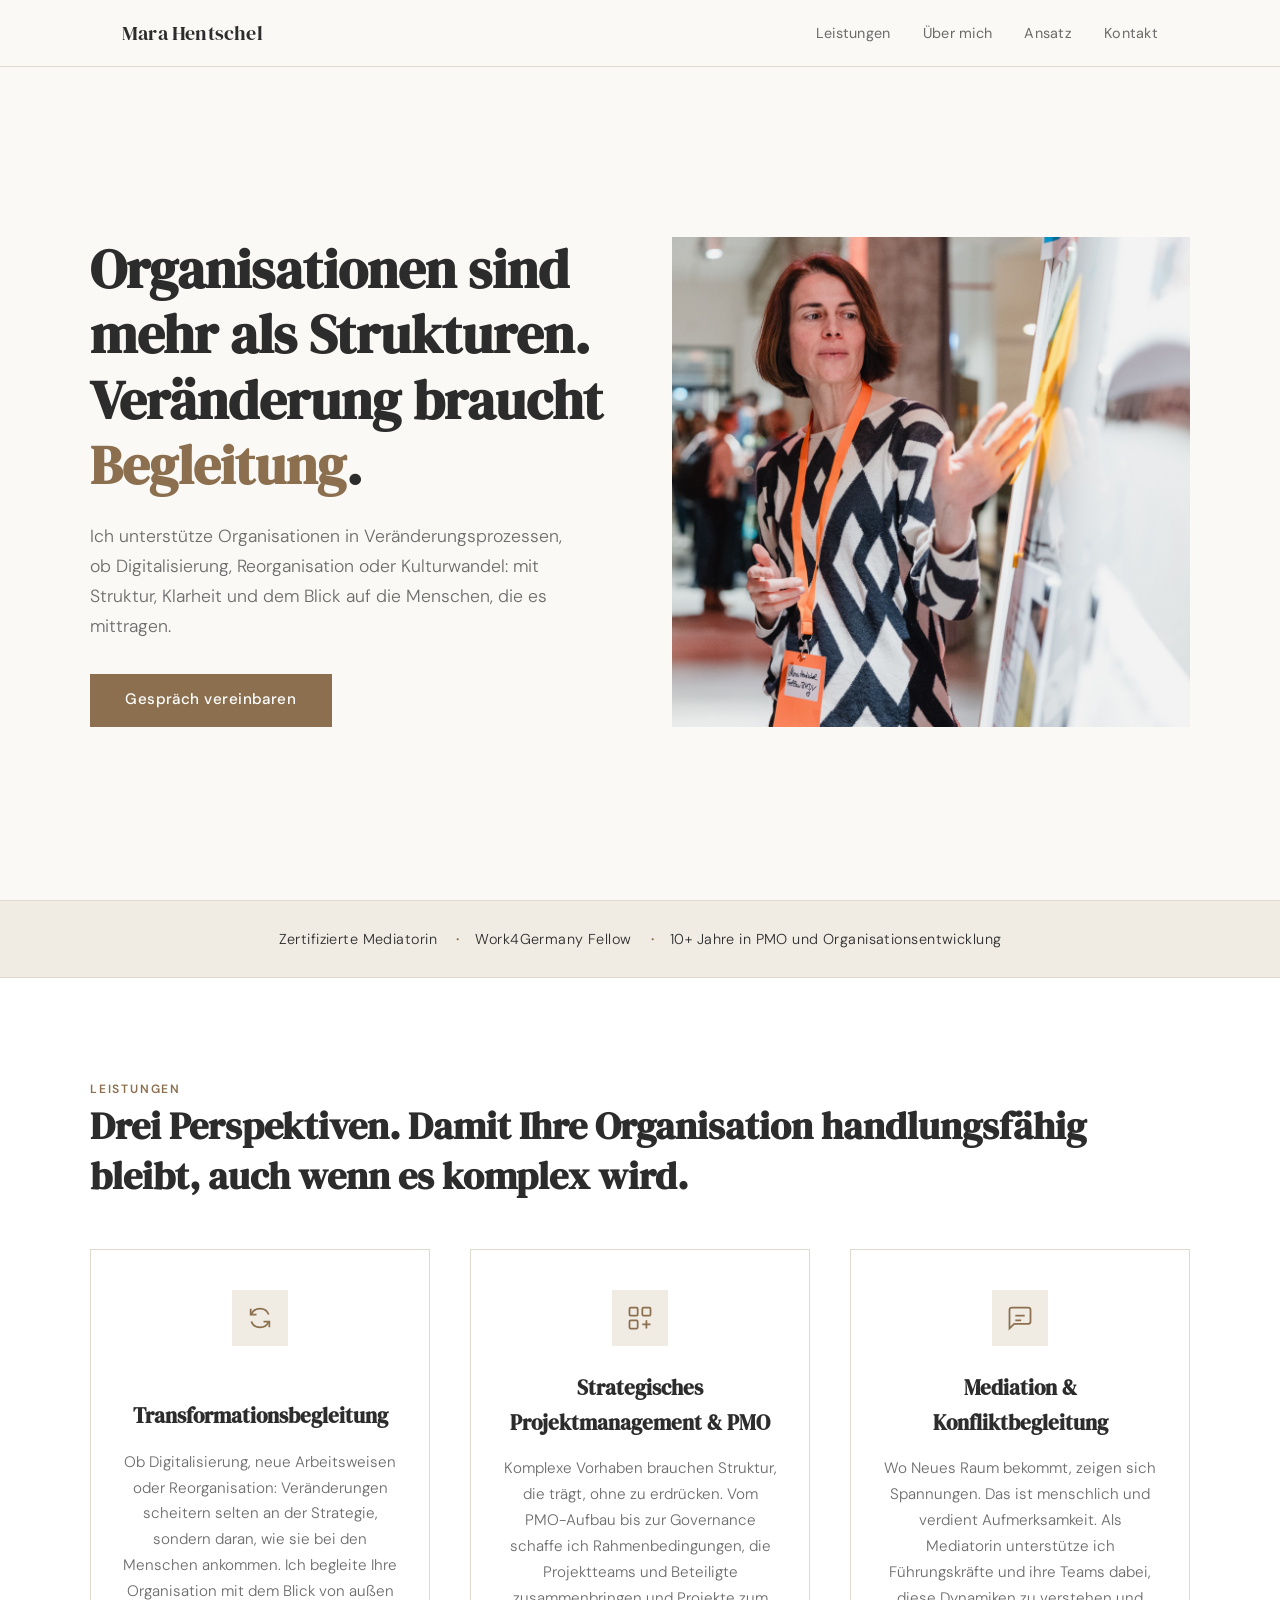
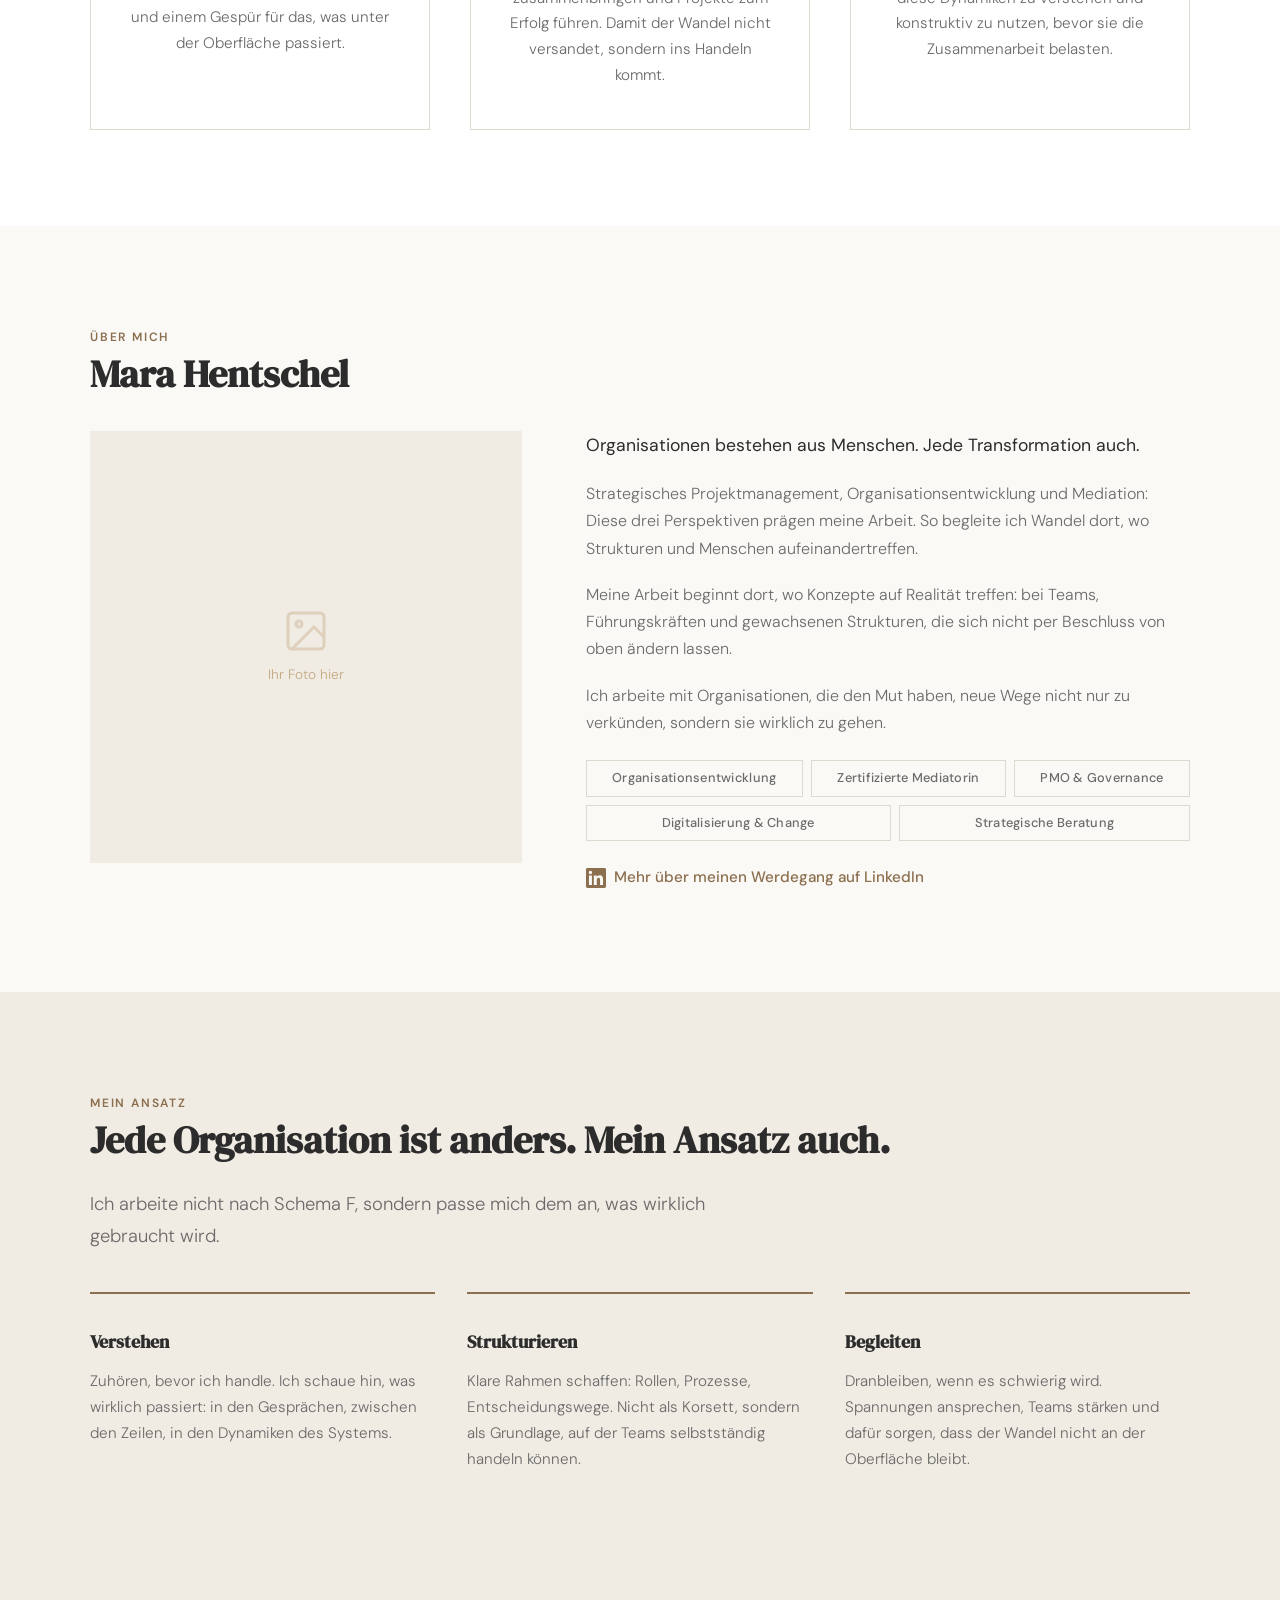
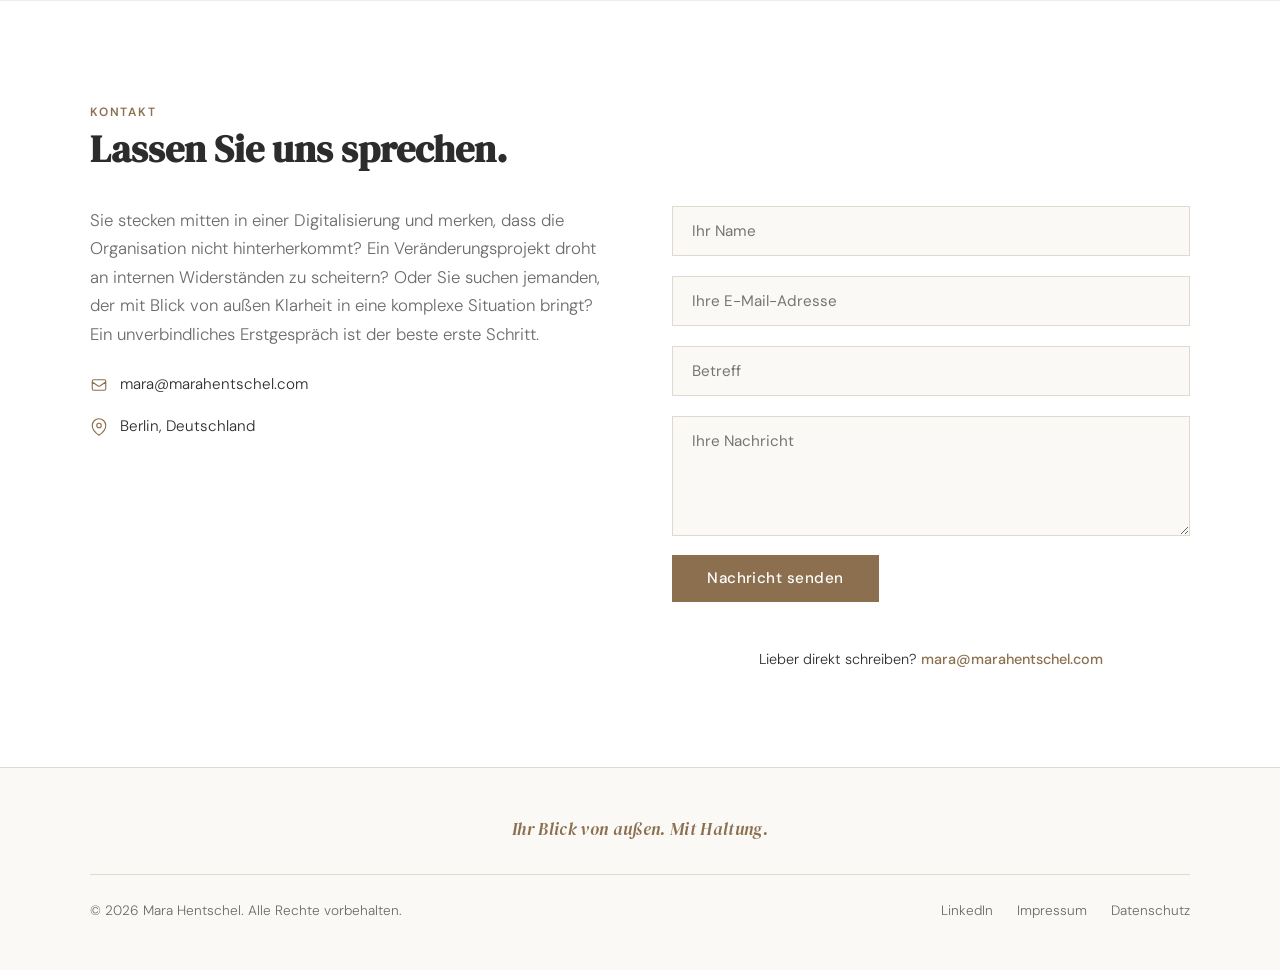
==== src/index.html @ 95d16a57 "Revert to Google Fonts CDN Self-hosted fonts rendered subtly different from the original CDN version" ====
<!DOCTYPE html>
<html lang="de">
<head>
<meta charset="UTF-8">
<meta name="viewport" content="width=device-width, initial-scale=1.0">
<title>Mara Hentschel | Struktur für Wandel. Raum für Menschen.</title>
<meta name="description" content="Struktur für Wandel. Raum für Menschen. Mara Hentschel begleitet Organisationen in Transformation, mit strategischem Projektmanagement, PMO-Aufbau und Mediation.">
<link href="https://fonts.googleapis.com/css2?family=DM+Serif+Display&family=DM+Sans:wght@300;400;500;600&display=swap" rel="stylesheet">
<link rel="stylesheet" href="style.css">
<link rel="icon" href="data:image/svg+xml,<svg xmlns='http://www.w3.org/2000/svg' viewBox='0 0 100 100'><text y='.9em' font-size='90' font-family='serif'>M</text></svg>">
<meta property="og:title" content="Mara Hentschel | Struktur für Wandel. Raum für Menschen.">
<meta property="og:description" content="Struktur für Wandel. Raum für Menschen. Mara Hentschel begleitet Organisationen in Transformation, mit strategischem Projektmanagement, PMO-Aufbau und Mediation.">
<meta property="og:type" content="website">
<meta property="og:url" content="https://marahentschel.github.io">
</head>
<body>

<!-- NAV -->
<nav id="nav">
  <div class="nav-inner">
    <a href="#" class="nav-logo">Mara Hentschel</a>
    <ul class="nav-links" id="navLinks">
      <li><a href="#leistungen">Leistungen</a></li>
      <li><a href="#ueber-mich">Über mich</a></li>
      <li><a href="#ansatz">Ansatz</a></li>
      <li><a href="#kontakt">Kontakt</a></li>
    </ul>
    <button class="nav-toggle" id="navToggle" aria-label="Menü">
      <span></span><span></span><span></span>
    </button>
  </div>
</nav>

<!-- HERO -->
<section class="hero">
  <div class="hero-inner">
    <div class="hero-text fade-in">
      <h1>Organisationen sind mehr als Strukturen.<br>Veränderung braucht <span>Begleitung</span>.</h1>
      <p>Ich unterstütze Organisationen in Veränderungsprozessen, ob Digitalisierung, Reorganisation oder Kulturwandel: mit Struktur, Klarheit und dem Blick auf die Menschen, die es mittragen.</p>
      <a href="#kontakt" class="hero-cta">Gespräch vereinbaren</a>
    </div>
    <div class="hero-image fade-in">
      <img src="../Assets/Work4Germany-175_2.JPG" alt="Mara Hentschel am Whiteboard" loading="lazy" class="hero-img-primary">
      <img src="../Assets/Work4Germany-225.jpg" alt="Mara Hentschel bei einem Workshop" loading="lazy" class="hero-img-secondary">
    </div>
  </div>
</section>

<!-- TRUST STRIP -->
<section class="trust-strip">
  <div class="trust-inner">
    <span>Zertifizierte Mediatorin</span>
    <span>Work4Germany Fellow</span>
    <span>10+ Jahre in PMO und Organisationsentwicklung</span>
  </div>
</section>

<!-- LEISTUNGEN -->
<section id="leistungen">
  <div class="section-inner">
    <div class="fade-in">
      <span class="section-label">Leistungen</span>
      <h2 class="section-title">Drei Perspektiven. Damit Ihre Organisation handlungsfähig bleibt, auch wenn es komplex wird.</h2>
    </div>
    <div class="services-grid">
      <div class="service-card fade-in">
        <div class="service-icon">
          <svg width="28" height="28" fill="none" stroke="currentColor" stroke-width="1.5" viewBox="0 0 24 24"><path d="M4 4v5h5"/><path d="M20 20v-5h-5"/><path d="M4.55 9a8 8 0 0 1 14.9 0"/><path d="M19.45 15a8 8 0 0 1-14.9 0"/></svg>
        </div>
        <h3>Transformations&shy;begleitung</h3>
        <p>Ob Digitalisierung, neue Arbeitsweisen oder Reorganisation: Veränderungen scheitern selten an der Strategie, sondern daran, wie sie bei den Menschen ankommen. Ich begleite Ihre Organisation mit dem Blick von außen und einem Gespür für das, was unter der Oberfläche passiert.</p>
      </div>
      <div class="service-card fade-in">
        <div class="service-icon">
          <svg width="28" height="28" fill="none" stroke="currentColor" stroke-width="1.5" viewBox="0 0 24 24"><rect x="3" y="3" width="7" height="7" rx="1"/><rect x="14" y="3" width="7" height="7" rx="1"/><rect x="3" y="14" width="7" height="7" rx="1"/><path d="M14 17.5h7M17.5 14v7"/></svg>
        </div>
        <h3>Strategisches Projektmanagement & PMO</h3>
        <p>Komplexe Vorhaben brauchen Struktur, die trägt, ohne zu erdrücken. Vom PMO-Aufbau bis zur Governance schaffe ich Rahmenbedingungen, die Projektteams und Beteiligte zusammenbringen und Projekte zum Erfolg führen. Damit der Wandel nicht versandet, sondern ins Handeln kommt.</p>
      </div>
      <div class="service-card fade-in">
        <div class="service-icon">
          <svg width="28" height="28" fill="none" stroke="currentColor" stroke-width="1.5" viewBox="0 0 24 24"><path d="M21 15a2 2 0 0 1-2 2H7l-4 4V5a2 2 0 0 1 2-2h14a2 2 0 0 1 2 2z"/><path d="M8 10h8M8 14h5"/></svg>
        </div>
        <h3>Mediation & Konfliktbegleitung</h3>
        <p>Wo Neues Raum bekommt, zeigen sich Spannungen. Das ist menschlich und verdient Aufmerksamkeit. Als Mediatorin unterstütze ich Führungskräfte und ihre Teams dabei, diese Dynamiken zu verstehen und konstruktiv zu nutzen, bevor sie die Zusammenarbeit belasten.</p>
      </div>
    </div>
  </div>
</section>

<!-- ÜBER MICH -->
<section id="ueber-mich">
  <div class="section-inner">
    <div class="fade-in">
      <span class="section-label">Über mich</span>
      <h2 class="section-title">Mara Hentschel</h2>
    </div>
    <div class="about-grid">
      <div class="about-image fade-in">
        <div class="hero-image-placeholder">
          <svg width="48" height="48" fill="none" stroke="currentColor" stroke-width="1.5" viewBox="0 0 24 24"><rect x="3" y="3" width="18" height="18" rx="2"/><circle cx="8.5" cy="8.5" r="1.5"/><path d="m21 15-5-5L5 21"/></svg>
          Ihr Foto hier
        </div>
      </div>
      <div class="about-text fade-in">
        <p>Organisationen bestehen aus Menschen. Jede Transformation auch.</p>
        <p>Strategisches Projektmanagement, Organisationsentwicklung und Mediation: Diese drei Perspektiven prägen meine Arbeit. So begleite ich Wandel dort, wo Strukturen und Menschen aufeinandertreffen.</p>
        <p>Meine Arbeit beginnt dort, wo Konzepte auf Realität treffen: bei Teams, Führungskräften und gewachsenen Strukturen, die sich nicht per Beschluss von oben ändern lassen.</p>
        <p>Ich arbeite mit Organisationen, die den Mut haben, neue Wege nicht nur zu verkünden, sondern sie wirklich zu gehen.</p>
        <div class="about-tags">
          <span>Organisationsentwicklung</span>
          <span>Zertifizierte Mediatorin</span>
          <span>PMO & Governance</span>
          <span>Digitalisierung & Change</span>
          <span>Strategische Beratung</span>
        </div>
        <a href="https://www.linkedin.com/in/marahentschel/" target="_blank" rel="noopener noreferrer" class="linkedin-link">
          <svg width="20" height="20" fill="currentColor" viewBox="0 0 24 24"><path d="M20.447 20.452h-3.554v-5.569c0-1.328-.027-3.037-1.852-3.037-1.853 0-2.136 1.445-2.136 2.939v5.667H9.351V9h3.414v1.561h.046c.477-.9 1.637-1.85 3.37-1.85 3.601 0 4.267 2.37 4.267 5.455v6.286zM5.337 7.433a2.062 2.062 0 01-2.063-2.065 2.064 2.064 0 112.063 2.065zm1.782 13.019H3.555V9h3.564v11.452zM22.225 0H1.771C.792 0 0 .774 0 1.729v20.542C0 23.227.792 24 1.771 24h20.451C23.2 24 24 23.227 24 22.271V1.729C24 .774 23.2 0 22.222 0h.003z"/></svg>
          Mehr über meinen Werdegang auf LinkedIn
        </a>
      </div>
    </div>
  </div>
</section>

<!-- ANSATZ -->
<section id="ansatz">
  <div class="section-inner">
    <div class="fade-in">
      <span class="section-label">Mein Ansatz</span>
      <h2 class="section-title">Jede Organisation ist anders. Mein Ansatz auch.</h2>
    </div>
    <p class="approach-text fade-in">Ich arbeite nicht nach Schema F, sondern passe mich dem an, was wirklich gebraucht wird.</p>
    <div class="approach-steps">
      <div class="approach-step fade-in">
        <h4>Verstehen</h4>
        <p>Zuhören, bevor ich handle. Ich schaue hin, was wirklich passiert: in den Gesprächen, zwischen den Zeilen, in den Dynamiken des Systems.</p>
      </div>
      <div class="approach-step fade-in">
        <h4>Strukturieren</h4>
        <p>Klare Rahmen schaffen: Rollen, Prozesse, Entscheidungswege. Nicht als Korsett, sondern als Grundlage, auf der Teams selbstständig handeln können.</p>
      </div>
      <div class="approach-step fade-in">
        <h4>Begleiten</h4>
        <p>Dranbleiben, wenn es schwierig wird. Spannungen ansprechen, Teams stärken und dafür sorgen, dass der Wandel nicht an der Oberfläche bleibt.</p>
      </div>
    </div>
  </div>
</section>

<!-- KONTAKT -->
<section id="kontakt">
  <div class="section-inner">
    <div class="fade-in">
      <span class="section-label">Kontakt</span>
      <h2 class="section-title">Lassen Sie uns sprechen.</h2>
    </div>
    <div class="contact-grid">
      <div class="contact-text fade-in">
        <p>Sie stecken mitten in einer Digitalisierung und merken, dass die Organisation nicht hinterherkommt? Ein Veränderungsprojekt droht an internen Widerständen zu scheitern? Oder Sie suchen jemanden, der mit Blick von außen Klarheit in eine komplexe Situation bringt? Ein unverbindliches Erstgespräch ist der beste erste Schritt.</p>
        <div class="contact-detail">
          <svg width="18" height="18" fill="none" stroke="currentColor" stroke-width="1.5" viewBox="0 0 24 24"><path d="M3 8l7.89 5.26a2 2 0 002.22 0L21 8M5 19h14a2 2 0 002-2V7a2 2 0 00-2-2H5a2 2 0 00-2 2v10a2 2 0 002 2z"/></svg>
          <a href="mailto:mara@marahentschel.com">mara@marahentschel.com</a>
        </div>
        <div class="contact-detail">
          <svg width="18" height="18" fill="none" stroke="currentColor" stroke-width="1.5" viewBox="0 0 24 24"><path d="M21 10c0 7-9 13-9 13s-9-6-9-13a9 9 0 0118 0z"/><circle cx="12" cy="10" r="3"/></svg>
          Berlin, Deutschland
        </div>
      </div>
      <div class="contact-form fade-in">
        <form id="contactForm" action="https://formspree.io/f/mzdyvzwe" method="POST">
        <input type="text" name="name" placeholder="Ihr Name" required>
        <input type="email" name="email" placeholder="Ihre E-Mail-Adresse" required>
        <input type="text" name="subject" placeholder="Betreff">
        <textarea name="message" placeholder="Ihre Nachricht" required></textarea>
        <button type="submit">Nachricht senden</button>
        </form>
        <div id="formStatus" class="form-status" role="status" aria-live="polite"></div>
        <p class="contact-alt">Lieber direkt schreiben? <a href="mailto:mara@marahentschel.com">mara@marahentschel.com</a></p>
      </div>
    </div>
  </div>
</section>

<!-- FOOTER -->
<footer>
  <div class="footer-inner">
    <p class="footer-tagline">Ihr Blick von außen. Mit Haltung.</p>
    <div class="footer-bottom">
      <span>© 2026 Mara Hentschel. Alle Rechte vorbehalten.</span>
      <div class="footer-links">
        <a href="https://www.linkedin.com/in/marahentschel/" target="_blank" rel="noopener noreferrer">LinkedIn</a>
        <a href="impressum.html">Impressum</a>
        <a href="datenschutz.html">Datenschutz</a>
      </div>
    </div>
  </div>
</footer>

<script>
// Nav scroll effect
const nav = document.getElementById('nav');
window.addEventListener('scroll', () => {
  nav.classList.toggle('scrolled', window.scrollY > 20);
});

// Mobile nav toggle
const toggle = document.getElementById('navToggle');
const links = document.getElementById('navLinks');
toggle.addEventListener('click', () => links.classList.toggle('open'));
links.querySelectorAll('a').forEach(a => a.addEventListener('click', () => links.classList.remove('open')));

// Fade-in on scroll
const observer = new IntersectionObserver((entries) => {
  entries.forEach(e => { if (e.isIntersecting) { e.target.classList.add('visible'); } });
}, { threshold: 0.15 });
document.querySelectorAll('.fade-in').forEach(el => observer.observe(el));

// Contact form: AJAX submit with inline status
const form = document.getElementById('contactForm');
const status = document.getElementById('formStatus');
form.addEventListener('submit', async (e) => {
  e.preventDefault();
  const button = form.querySelector('button[type="submit"]');
  button.disabled = true;
  button.textContent = 'Wird gesendet...';
  status.className = 'form-status';
  status.textContent = '';
  try {
    const response = await fetch(form.action, {
      method: 'POST',
      body: new FormData(form),
      headers: { 'Accept': 'application/json' }
    });
    if (response.ok) {
      status.classList.add('success');
      status.textContent = 'Danke, Ihre Nachricht ist angekommen. Ich nehme mir Zeit für Ihr Anliegen und melde mich in den nächsten Tagen persönlich bei Ihnen zurück.';
      form.reset();
    } else {
      const data = await response.json().catch(() => ({}));
      throw new Error(data.errors?.[0]?.message || 'Fehler beim Senden');
    }
  } catch (err) {
    status.classList.add('error');
    status.textContent = 'Leider ist etwas schiefgelaufen. Bitte versuchen Sie es erneut oder schreiben Sie direkt an mara@marahentschel.com.';
  } finally {
    button.disabled = false;
    button.textContent = 'Nachricht senden';
  }
});
</script>

</body>
</html>
---- src/style.css ----
*, *::before, *::after { margin: 0; padding: 0; box-sizing: border-box; }
html { scroll-behavior: smooth; }

:root {
  --color-bg: #FAF9F6;
  --color-text: #2C2C2C;
  --color-text-light: #6B6B6B;
  --color-accent: #8B6F4E;
  --color-accent-light: #C4A882;
  --color-warm: #F0EBE3;
  --color-white: #FFFFFF;
  --color-divider: #E0D9CF;
  --font-display: 'DM Serif Display', Georgia, serif;
  --font-body: 'DM Sans', sans-serif;
}

html { scroll-behavior: smooth; }

body {
  font-family: var(--font-body);
  color: var(--color-text);
  background: var(--color-bg);
  line-height: 1.7;
  font-weight: 300;
  -webkit-font-smoothing: antialiased;
}

/* ─── NAV ─── */
nav {
  position: fixed;
  top: 0;
  width: 100%;
  z-index: 100;
  background: rgba(250, 249, 246, 0.92);
  backdrop-filter: blur(12px);
  border-bottom: 1px solid var(--color-divider);
  transition: box-shadow 0.3s;
}

nav.scrolled { box-shadow: 0 2px 20px rgba(0,0,0,0.06); }

.nav-inner {
  max-width: 1100px;
  margin: 0 auto;
  padding: 1rem 2rem;
  display: flex;
  justify-content: space-between;
  align-items: center;
}

.nav-logo {
  font-family: var(--font-display);
  font-size: 1.25rem;
  color: var(--color-text);
  text-decoration: none;
  letter-spacing: 0.01em;
}

.nav-links { display: flex; gap: 2rem; list-style: none; }

.nav-links a {
  text-decoration: none;
  color: var(--color-text-light);
  font-size: 0.9rem;
  font-weight: 400;
  letter-spacing: 0.02em;
  transition: color 0.2s;
}

.nav-links a:hover { color: var(--color-accent); }

.nav-toggle { display: none; background: none; border: none; cursor: pointer; }
.nav-toggle span {
  display: block; width: 22px; height: 2px;
  background: var(--color-text); margin: 5px 0;
  transition: 0.3s;
}

/* ─── HERO ─── */
.hero {
  min-height: 100vh;
  display: flex;
  align-items: center;
  padding: 8rem 2rem 4rem;
}

.hero-inner {
  max-width: 1100px;
  margin: 0 auto;
  width: 100%;
  display: grid;
  grid-template-columns: 1fr 1fr;
  gap: 4rem;
  align-items: end;
}

.hero-text h1 {
  font-family: var(--font-display);
  font-size: clamp(2.2rem, 4.5vw, 3.4rem);
  line-height: 1.2;
  color: var(--color-text);
  margin-bottom: 1.5rem;
  text-wrap: balance;
}

.hero-text h1 span { color: var(--color-accent); }

.hero-text p {
  font-size: 1.1rem;
  color: var(--color-text-light);
  max-width: 480px;
  margin-bottom: 2rem;
}

.hero-cta {
  display: inline-block;
  padding: 0.85rem 2.2rem;
  background: var(--color-accent);
  color: var(--color-white);
  text-decoration: none;
  font-weight: 500;
  font-size: 0.95rem;
  letter-spacing: 0.03em;
  transition: background 0.3s, transform 0.2s;
}

.hero-cta:hover { background: #7A6043; transform: translateY(-1px); }

.hero-image {
  background: var(--color-warm);
  position: relative;
  overflow: hidden;
  align-self: stretch;
}

.hero-image img {
  width: 100%;
  height: 100%;
  object-fit: cover;
  object-position: 20% center;
  display: block;
  position: absolute;
  top: 0;
  left: 0;
  transition: opacity 0.6s ease;
}

.hero-img-secondary {
  opacity: 0;
}

.hero-image:hover .hero-img-primary {
  opacity: 0;
}

.hero-image:hover .hero-img-secondary {
  opacity: 1;
}

.hero-image-placeholder {
  width: 100%;
  height: 100%;
  display: flex;
  align-items: center;
  justify-content: center;
  flex-direction: column;
  color: var(--color-accent-light);
  font-size: 0.85rem;
  gap: 0.5rem;
}

.hero-image-placeholder svg { opacity: 0.4; }

/* ─── SECTIONS ─── */
section { padding: 6rem 2rem; }

.section-inner {
  max-width: 1100px;
  margin: 0 auto;
}

.section-label {
  font-size: 0.75rem;
  font-weight: 600;
  letter-spacing: 0.15em;
  text-transform: uppercase;
  color: var(--color-accent);
  margin-bottom: 1rem;
}

.section-title {
  font-family: var(--font-display);
  font-size: clamp(1.8rem, 3vw, 2.4rem);
  margin-bottom: 1.5rem;
  line-height: 1.3;
}

/* ─── LEISTUNGEN ─── */
#leistungen { background: var(--color-white); }

.services-grid {
  display: grid;
  grid-template-columns: repeat(3, 1fr);
  gap: 2.5rem;
  margin-top: 3rem;
  align-items: stretch;
}

.service-card {
  padding: 2.5rem 2rem;
  border: 1px solid var(--color-divider);
  transition: border-color 0.3s, transform 0.2s;
  position: relative;
  text-align: center;
  display: flex;
  flex-direction: column;
}

.service-card:hover {
  border-color: var(--color-accent-light);
  transform: translateY(-3px);
}

.service-card::before {
  content: '';
  position: absolute;
  top: 0; left: 0;
  width: 100%; height: 3px;
  background: var(--color-accent);
  transform: scaleX(0);
  transform-origin: left;
  transition: transform 0.4s;
}

.service-card:hover::before { transform: scaleX(1); }

.service-icon {
  width: 56px;
  height: 56px;
  display: flex;
  align-items: center;
  justify-content: center;
  background: var(--color-warm);
  color: var(--color-accent);
  margin: 0 auto 1.5rem;
}

.service-card h3 {
  font-family: var(--font-display);
  font-size: 1.3rem;
  margin-bottom: 1rem;
  min-height: 4rem;
  display: flex;
  align-items: flex-end;
  justify-content: center;
}

.service-card p {
  color: var(--color-text-light);
  font-size: 0.95rem;
  line-height: 1.7;
}

/* ─── ÜBER MICH ─── */
#ueber-mich { background: var(--color-bg); }

.about-grid {
  display: grid;
  grid-template-columns: 1fr 1.4fr;
  gap: 4rem;
  align-items: start;
  margin-top: 2rem;
}

.about-image {
  aspect-ratio: 1;
  background: var(--color-warm);
  display: flex;
  align-items: center;
  justify-content: center;
  color: var(--color-accent-light);
  font-size: 0.85rem;
}

.about-text p {
  color: var(--color-text-light);
  margin-bottom: 1.2rem;
  font-size: 1rem;
}

.linkedin-link {
  display: inline-flex;
  align-items: center;
  gap: 0.5rem;
  margin-top: 1.5rem;
  color: var(--color-accent);
  text-decoration: none;
  font-size: 0.95rem;
  font-weight: 500;
  transition: color 0.2s;
}

.linkedin-link:hover { color: #7A6043; }

.about-text p:first-of-type {
  font-size: 1.1rem;
  color: var(--color-text);
  font-weight: 400;
}

.about-tags {
  display: flex;
  flex-wrap: wrap;
  gap: 0.5rem;
  margin-top: 1.5rem;
}

.about-tags span {
  padding: 0.4rem 1rem;
  border: 1px solid var(--color-divider);
  font-size: 0.8rem;
  font-weight: 500;
  letter-spacing: 0.02em;
  color: var(--color-text-light);
  flex: 1 1 auto;
  text-align: center;
  white-space: nowrap;
}

/* ─── ANSATZ ─── */
#ansatz { background: var(--color-warm); }

.approach-text {
  max-width: 700px;
  font-size: 1.15rem;
  color: var(--color-text-light);
  margin-bottom: 2.5rem;
}

.approach-steps {
  display: grid;
  grid-template-columns: repeat(3, 1fr);
  gap: 2rem;
}

.approach-step {
  padding: 2rem 0;
  border-top: 2px solid var(--color-accent);
}

.approach-step h4 {
  font-family: var(--font-display);
  font-size: 1.15rem;
  margin-bottom: 0.75rem;
}

.approach-step p { color: var(--color-text-light); font-size: 0.95rem; }

/* ─── KONTAKT ─── */
#kontakt { background: var(--color-white); }

.contact-grid {
  display: grid;
  grid-template-columns: 1fr 1fr;
  gap: 4rem;
  margin-top: 2rem;
}

.contact-text p {
  color: var(--color-text-light);
  font-size: 1.05rem;
  margin-bottom: 1.5rem;
}

.contact-detail {
  display: flex;
  align-items: center;
  gap: 0.75rem;
  margin-bottom: 1rem;
  color: var(--color-text);
  font-size: 0.95rem;
}

.contact-detail svg { flex-shrink: 0; color: var(--color-accent); }
.contact-detail a { color: var(--color-text); text-decoration: none; }
.contact-detail a:hover { color: var(--color-accent); }

.contact-form { display: flex; flex-direction: column; gap: 1.2rem; }
.contact-form form { display: flex; flex-direction: column; gap: 1.2rem; }

.contact-form input,
.contact-form textarea {
  padding: 0.9rem 1.2rem;
  border: 1px solid var(--color-divider);
  background: var(--color-bg);
  font-family: var(--font-body);
  font-size: 0.95rem;
  color: var(--color-text);
  outline: none;
  transition: border-color 0.2s;
}

.contact-form input:focus,
.contact-form textarea:focus { border-color: var(--color-accent); }

.contact-form textarea { resize: vertical; min-height: 120px; }

.contact-form button {
  padding: 0.85rem 2.2rem;
  background: var(--color-accent);
  color: var(--color-white);
  border: none;
  font-family: var(--font-body);
  font-weight: 500;
  font-size: 0.95rem;
  letter-spacing: 0.03em;
  cursor: pointer;
  transition: background 0.3s;
  align-self: flex-start;
}

.contact-form button:hover { background: #7A6043; }

.contact-alt {
  font-size: 0.9rem;
  color: var(--color-muted);
  text-align: center;
  margin-top: 0.4rem;
}
.contact-alt a { color: var(--color-accent); text-decoration: none; font-weight: 500; }
.contact-alt a:hover { text-decoration: underline; }

.form-status {
  font-size: 0.95rem;
  padding: 0;
  margin: 0;
  line-height: 1.5;
}
.form-status.success {
  padding: 1rem 1.2rem;
  background: #F0EFEA;
  border-left: 3px solid var(--color-accent);
  color: var(--color-text);
}
.form-status.error {
  padding: 1rem 1.2rem;
  background: #F8EFEA;
  border-left: 3px solid #B54B3A;
  color: #6B2D20;
}

/* ─── TRUST STRIP ─── */
.trust-strip {
  padding: 1.6rem 2rem;
  background: var(--color-warm);
  border-top: 1px solid var(--color-divider);
  border-bottom: 1px solid var(--color-divider);
}

.trust-inner {
  max-width: 1100px;
  margin: 0 auto;
  display: flex;
  justify-content: center;
  align-items: center;
  flex-wrap: wrap;
  gap: 0.6rem 2.4rem;
  font-size: 0.9rem;
  color: var(--color-text);
  letter-spacing: 0.03em;
  text-align: center;
}

.trust-inner span {
  position: relative;
  white-space: nowrap;
}

.trust-inner span:not(:last-child)::after {
  content: '·';
  position: absolute;
  right: -1.4rem;
  color: var(--color-accent);
  font-weight: 600;
}

@media (max-width: 700px) {
  .trust-inner span { white-space: normal; }
  .trust-inner span:not(:last-child)::after { display: none; }
}

/* ─── IMPRESSUM / LEGAL ─── */
.legal-page {
  padding-top: 10rem;
  min-height: 80vh;
}

.legal-date {
  margin-top: 1rem;
  font-size: 0.9rem;
  color: var(--color-text-light);
  font-style: italic;
}

.legal-content {
  max-width: 720px;
  margin-top: 2.5rem;
}

.legal-content h2 {
  font-family: var(--font-display);
  font-size: 1.2rem;
  margin: 2.5rem 0 0.6rem;
  color: var(--color-text);
}

.legal-content p {
  color: var(--color-text-light);
  font-size: 0.95rem;
  line-height: 1.8;
  margin-bottom: 0.5rem;
}

.legal-content a {
  color: var(--color-accent);
  text-decoration: none;
}

.legal-content a:hover { text-decoration: underline; }

.legal-source {
  margin-top: 3rem;
  font-size: 0.85rem;
  color: var(--color-text-light);
}

/* ─── FOOTER ─── */
footer {
  padding: 3rem 2rem;
  border-top: 1px solid var(--color-divider);
  background: var(--color-bg);
}

.footer-inner {
  max-width: 1100px;
  margin: 0 auto;
  display: flex;
  flex-direction: column;
  gap: 1.8rem;
  font-size: 0.85rem;
  color: var(--color-text-light);
}

.footer-tagline {
  font-family: var(--font-display);
  font-style: italic;
  font-size: 1.05rem;
  color: var(--color-accent);
  text-align: center;
  margin: 0;
  letter-spacing: 0.02em;
}

.footer-bottom {
  display: flex;
  justify-content: space-between;
  align-items: center;
  padding-top: 1.5rem;
  border-top: 1px solid var(--color-divider);
}

.footer-links { display: flex; gap: 1.5rem; }
.footer-links a { color: var(--color-text-light); text-decoration: none; }
.footer-links a:hover { color: var(--color-accent); }

/* ─── ANIMATIONS ─── */
.fade-in {
  opacity: 0;
  transform: translateY(24px);
  transition: opacity 0.7s ease, transform 0.7s ease;
}

.fade-in.visible {
  opacity: 1;
  transform: translateY(0);
}

/* ─── RESPONSIVE ─── */
@media (max-width: 768px) {
  .nav-links { display: none; }
  .nav-links.open {
    display: flex;
    flex-direction: column;
    position: absolute;
    top: 100%;
    left: 0;
    width: 100%;
    background: var(--color-bg);
    padding: 1.5rem 2rem;
    border-bottom: 1px solid var(--color-divider);
    gap: 1rem;
  }
  .nav-toggle { display: block; }

  .hero-inner { grid-template-columns: 1fr; gap: 2rem; }
  .hero-image { max-height: 400px; }
  .hero { min-height: auto; padding-top: 7rem; }

  .services-grid { grid-template-columns: 1fr; }
  .about-grid { grid-template-columns: 1fr; }
  .approach-steps { grid-template-columns: 1fr; }
  .contact-grid { grid-template-columns: 1fr; }

  .footer-bottom { flex-direction: column; gap: 1rem; text-align: center; }
}
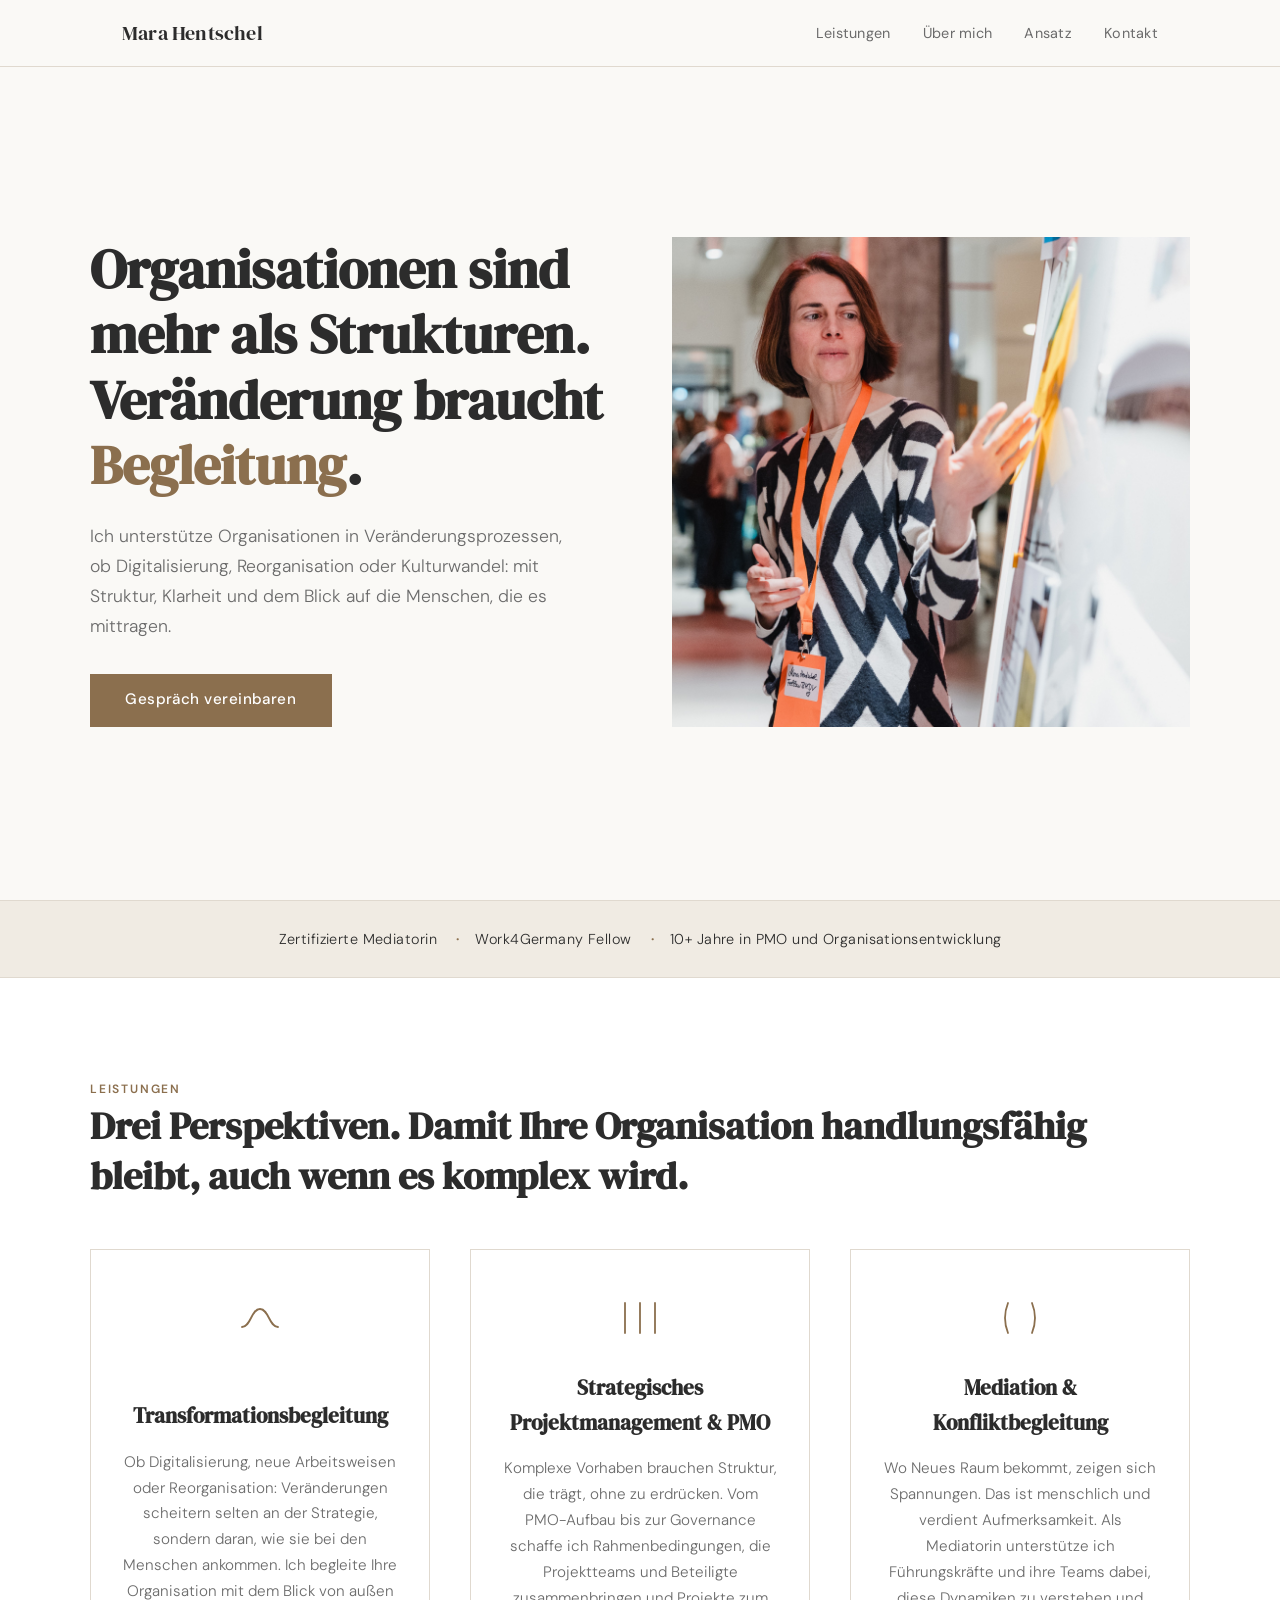
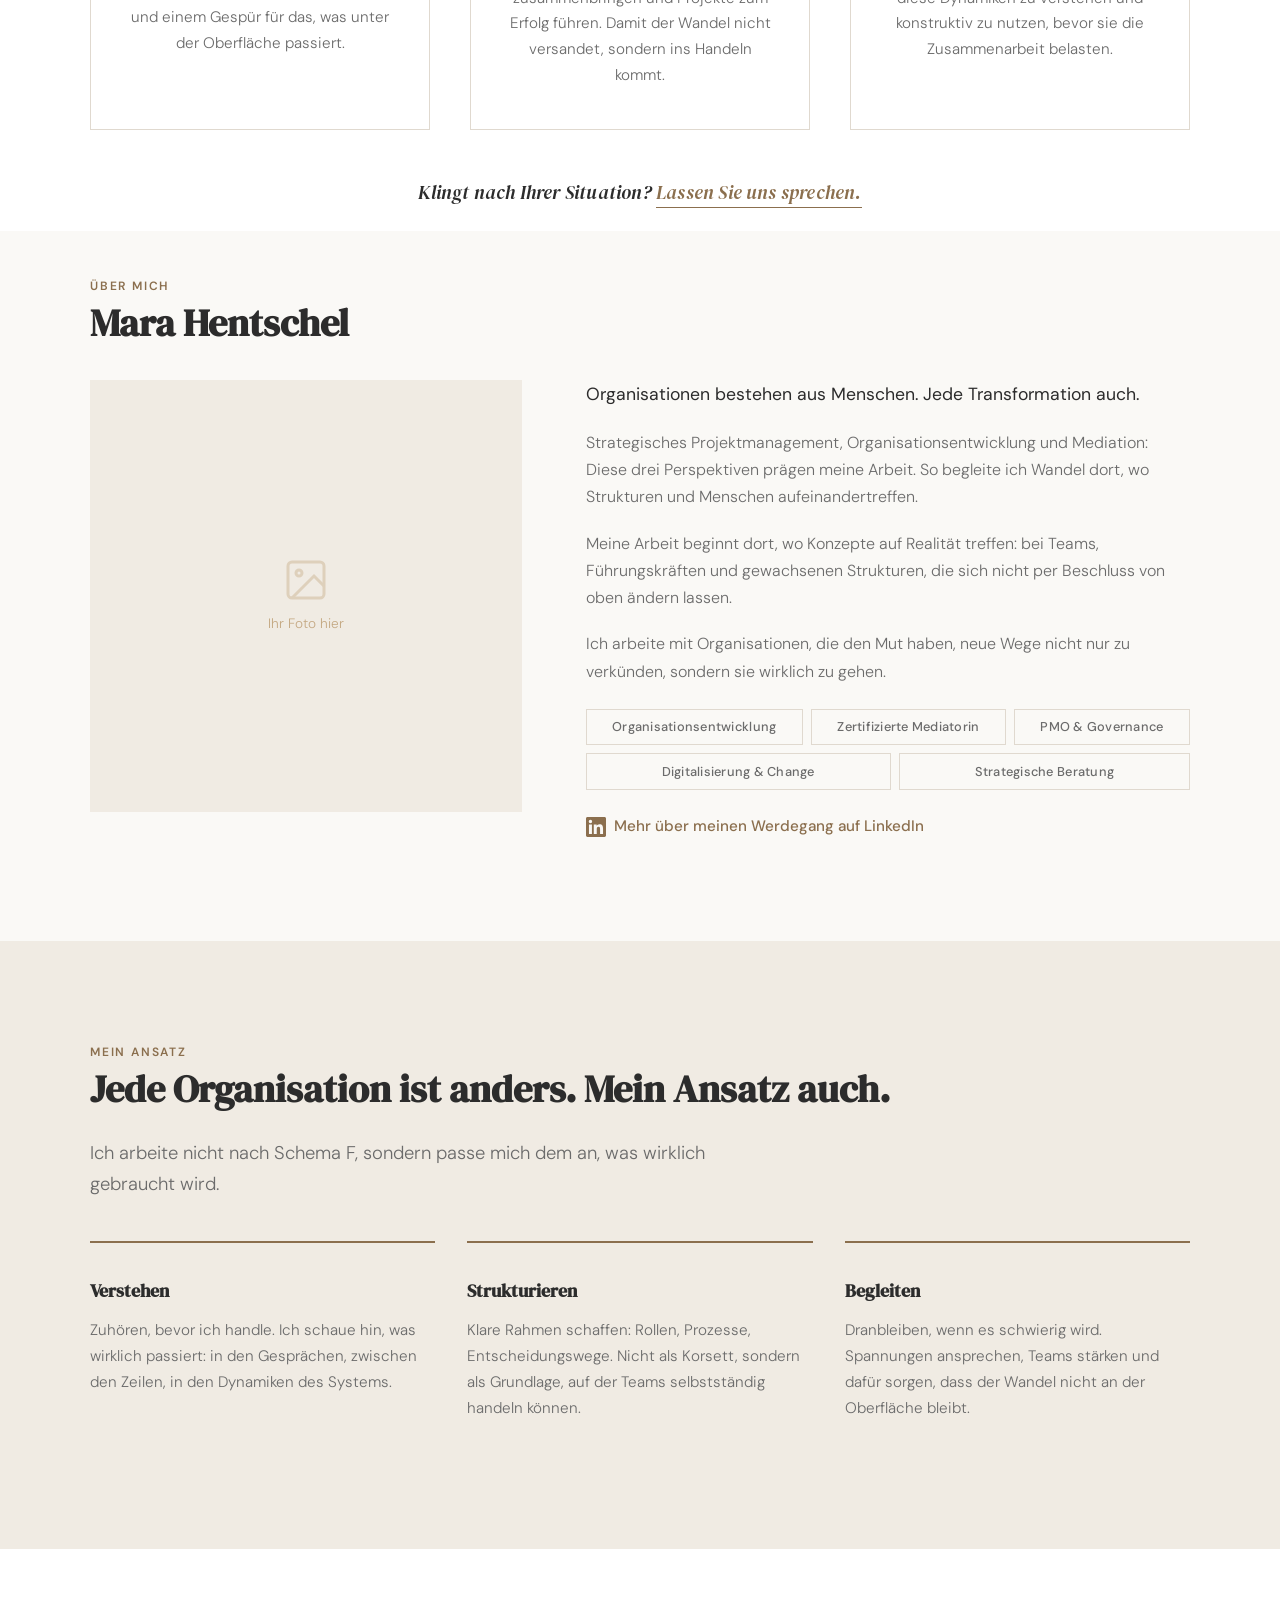
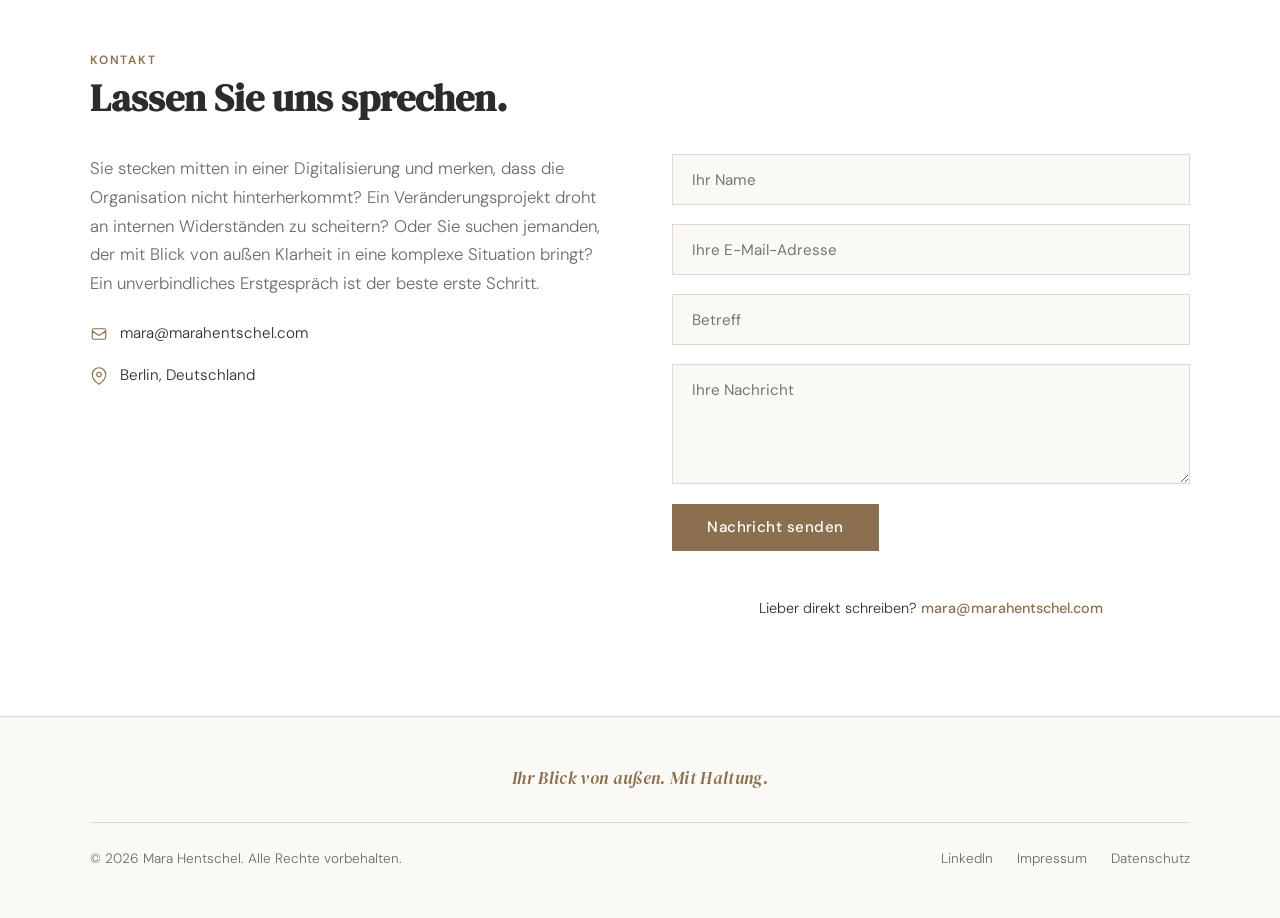
==== commit c1862bd9: "Refresh service icons, add CTA bridge, tighten section spacing - Replace boxed icon-pack icons with " ====
--- a/src/index.html
+++ b/src/index.html
@@ -65,26 +65,27 @@
     <div class="services-grid">
       <div class="service-card fade-in">
         <div class="service-icon">
-          <svg width="28" height="28" fill="none" stroke="currentColor" stroke-width="1.5" viewBox="0 0 24 24"><path d="M4 4v5h5"/><path d="M20 20v-5h-5"/><path d="M4.55 9a8 8 0 0 1 14.9 0"/><path d="M19.45 15a8 8 0 0 1-14.9 0"/></svg>
+          <svg width="48" height="48" fill="none" stroke="currentColor" stroke-width="1.2" stroke-linecap="round" viewBox="0 0 32 32"><path d="M4 22 C 10 22 10 10 16 10 S 22 22 28 22"/></svg>
         </div>
         <h3>Transformations&shy;begleitung</h3>
         <p>Ob Digitalisierung, neue Arbeitsweisen oder Reorganisation: Veränderungen scheitern selten an der Strategie, sondern daran, wie sie bei den Menschen ankommen. Ich begleite Ihre Organisation mit dem Blick von außen und einem Gespür für das, was unter der Oberfläche passiert.</p>
       </div>
       <div class="service-card fade-in">
         <div class="service-icon">
-          <svg width="28" height="28" fill="none" stroke="currentColor" stroke-width="1.5" viewBox="0 0 24 24"><rect x="3" y="3" width="7" height="7" rx="1"/><rect x="14" y="3" width="7" height="7" rx="1"/><rect x="3" y="14" width="7" height="7" rx="1"/><path d="M14 17.5h7M17.5 14v7"/></svg>
+          <svg width="48" height="48" fill="none" stroke="currentColor" stroke-width="1.2" stroke-linecap="round" viewBox="0 0 32 32"><path d="M6 6 L 6 26 M 16 6 L 16 26 M 26 6 L 26 26"/></svg>
         </div>
         <h3>Strategisches Projektmanagement & PMO</h3>
         <p>Komplexe Vorhaben brauchen Struktur, die trägt, ohne zu erdrücken. Vom PMO-Aufbau bis zur Governance schaffe ich Rahmenbedingungen, die Projektteams und Beteiligte zusammenbringen und Projekte zum Erfolg führen. Damit der Wandel nicht versandet, sondern ins Handeln kommt.</p>
       </div>
       <div class="service-card fade-in">
         <div class="service-icon">
-          <svg width="28" height="28" fill="none" stroke="currentColor" stroke-width="1.5" viewBox="0 0 24 24"><path d="M21 15a2 2 0 0 1-2 2H7l-4 4V5a2 2 0 0 1 2-2h14a2 2 0 0 1 2 2z"/><path d="M8 10h8M8 14h5"/></svg>
+          <svg width="48" height="48" fill="none" stroke="currentColor" stroke-width="1.2" stroke-linecap="round" viewBox="0 0 32 32"><path d="M8 6 Q 4 16, 8 26 M 24 6 Q 28 16, 24 26"/></svg>
         </div>
         <h3>Mediation & Konfliktbegleitung</h3>
         <p>Wo Neues Raum bekommt, zeigen sich Spannungen. Das ist menschlich und verdient Aufmerksamkeit. Als Mediatorin unterstütze ich Führungskräfte und ihre Teams dabei, diese Dynamiken zu verstehen und konstruktiv zu nutzen, bevor sie die Zusammenarbeit belasten.</p>
       </div>
     </div>
+    <p class="leistungen-bridge fade-in">Klingt nach Ihrer Situation? <a href="#kontakt">Lassen Sie uns sprechen.</a></p>
   </div>
 </section>
 
--- a/src/style.css
+++ b/src/style.css
@@ -240,7 +240,7 @@
   display: flex;
   align-items: center;
   justify-content: center;
-  background: var(--color-warm);
+  background: transparent;
   color: var(--color-accent);
   margin: 0 auto 1.5rem;
 }
@@ -488,6 +488,32 @@
   .trust-inner span { white-space: normal; }
   .trust-inner span:not(:last-child)::after { display: none; }
 }
+
+/* ─── CTA BRIDGE (innerhalb Leistungen-Sektion) ─── */
+.leistungen-bridge {
+  font-family: var(--font-display);
+  font-style: italic;
+  font-size: 1.2rem;
+  line-height: 1.5;
+  color: var(--color-text);
+  text-align: center;
+  margin-top: 3rem;
+  letter-spacing: 0.01em;
+}
+
+.leistungen-bridge a {
+  color: var(--color-accent);
+  text-decoration: none;
+  border-bottom: 1px solid var(--color-accent);
+  padding-bottom: 2px;
+  transition: opacity 0.3s;
+}
+
+.leistungen-bridge a:hover { opacity: 0.65; }
+
+/* Engerer Übergang zwischen Leistungen und Über mich (Brücke führt nahtlos weiter) */
+#leistungen { padding-bottom: 1.5rem; }
+#ueber-mich { padding-top: 2.5rem; }
 
 /* ─── IMPRESSUM / LEGAL ─── */
 .legal-page {
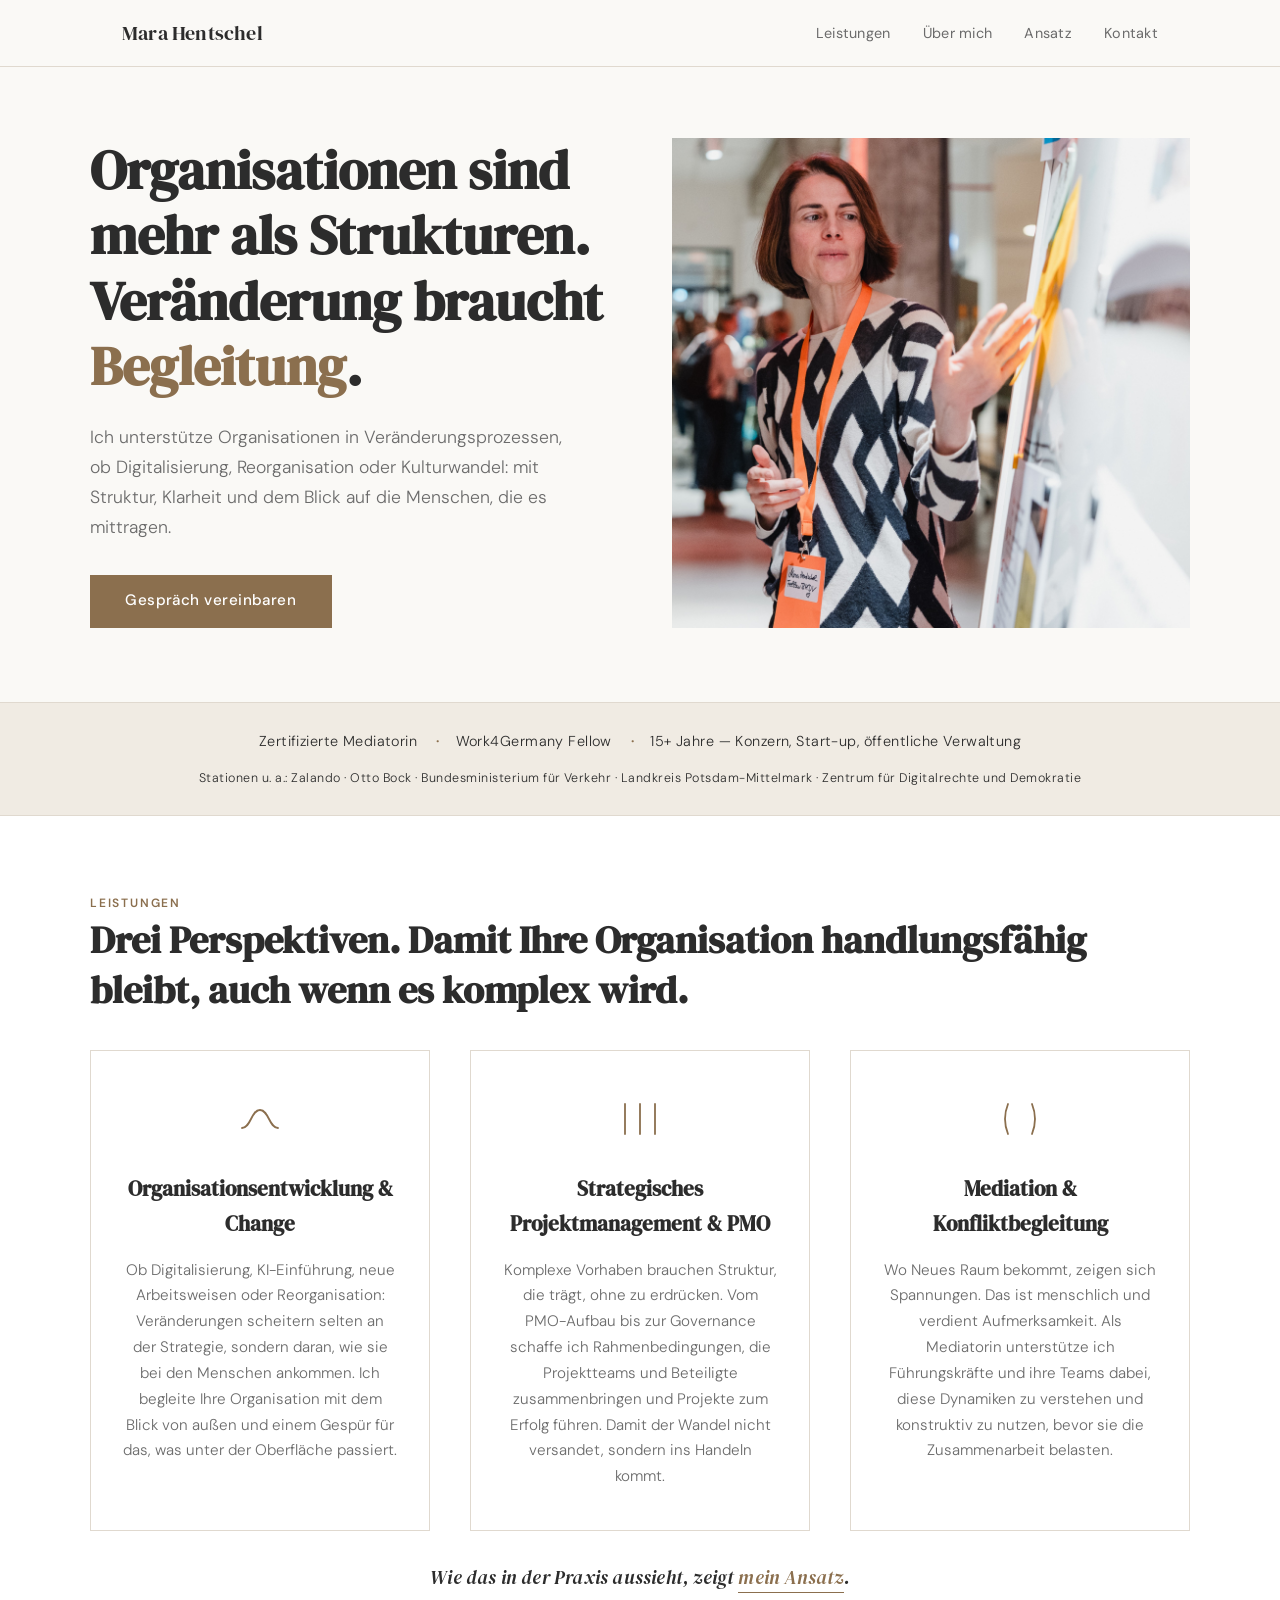
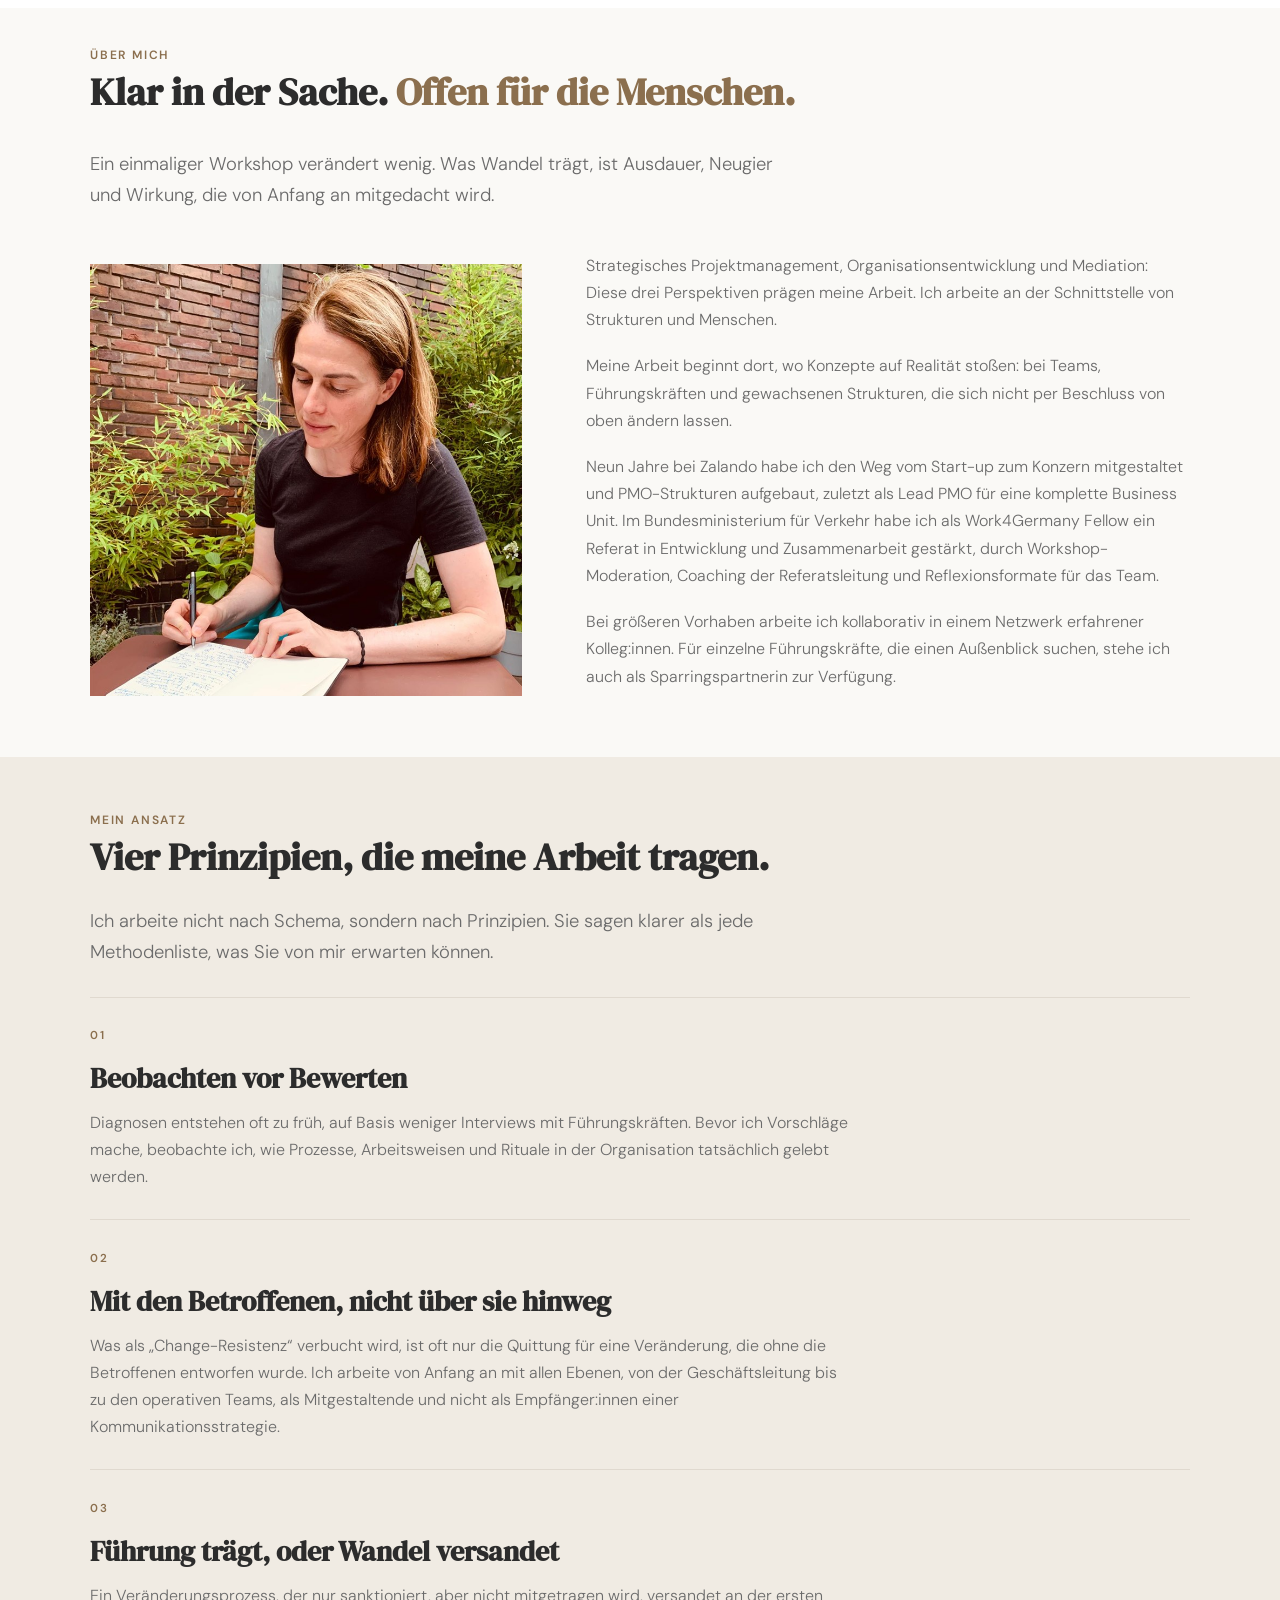
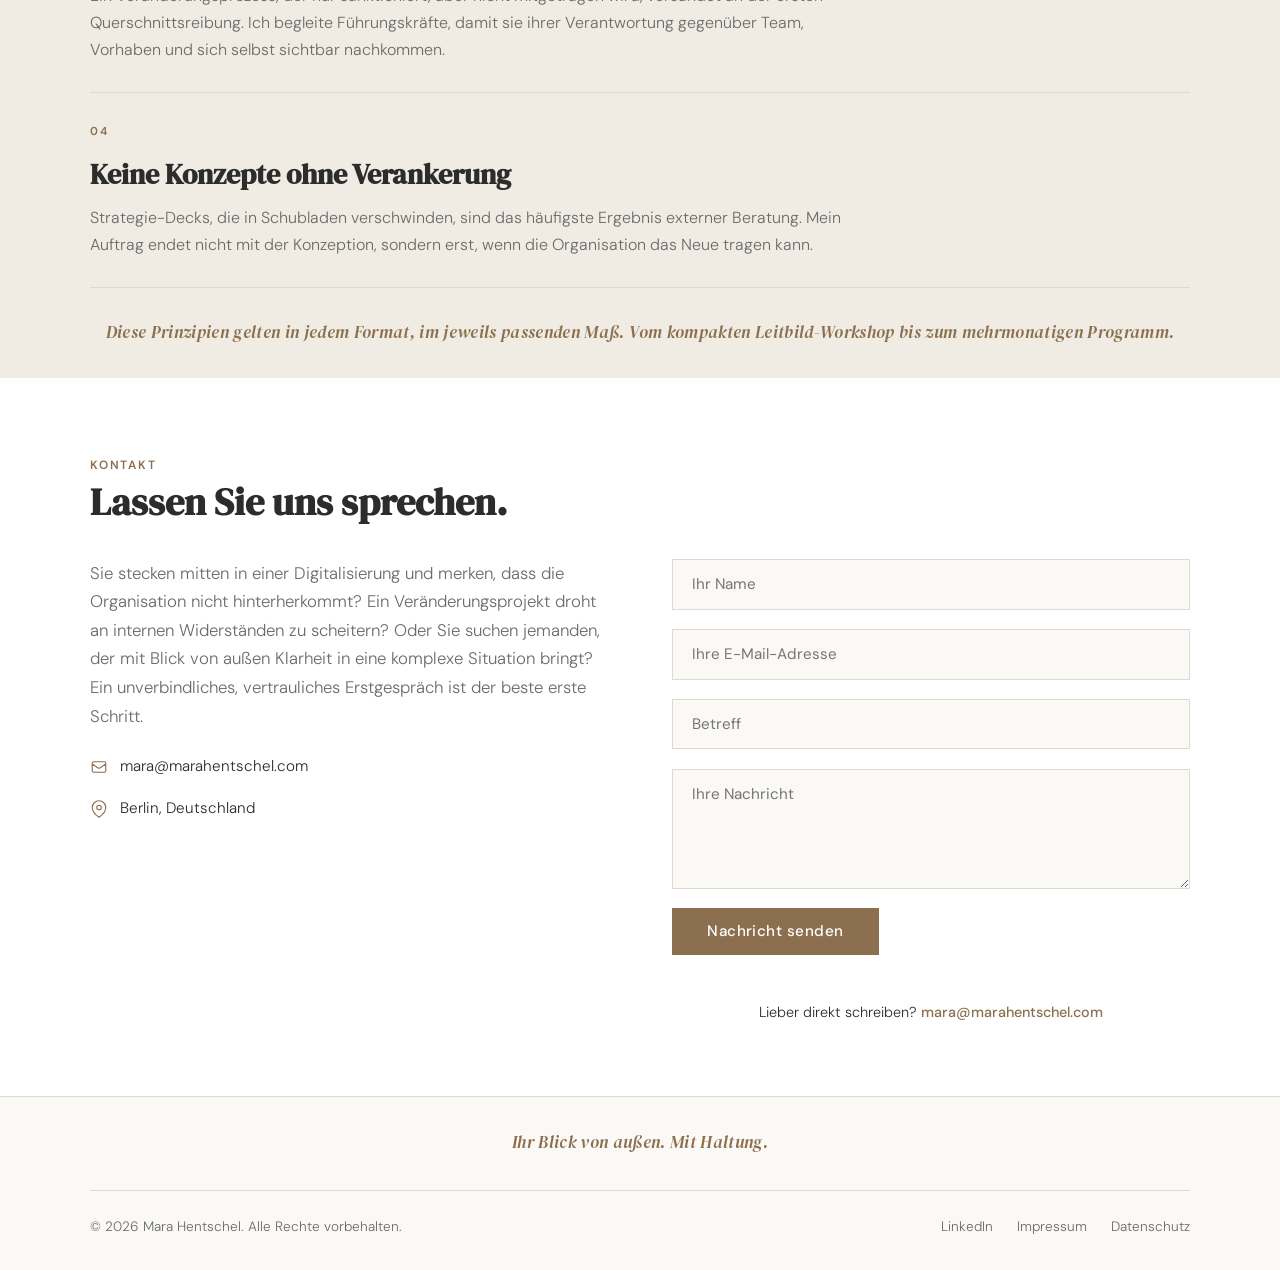
==== commit 10f0bd9c: "Launch: restructure Assets, polish About/Ansatz copy, mobile hero fix - Move Assets folder into src/" ====
--- a/src/index.html
+++ b/src/index.html
@@ -11,7 +11,96 @@
 <meta property="og:title" content="Mara Hentschel | Struktur für Wandel. Raum für Menschen.">
 <meta property="og:description" content="Struktur für Wandel. Raum für Menschen. Mara Hentschel begleitet Organisationen in Transformation, mit strategischem Projektmanagement, PMO-Aufbau und Mediation.">
 <meta property="og:type" content="website">
-<meta property="og:url" content="https://marahentschel.github.io">
+<meta property="og:url" content="https://marahentschel.com">
+<meta property="og:image" content="https://marahentschel.com/Assets/mara-portrait.jpg">
+<link rel="canonical" href="https://marahentschel.com">
+<script type="application/ld+json">
+{
+  "@context": "https://schema.org",
+  "@graph": [
+    {
+      "@type": "Person",
+      "@id": "https://marahentschel.com/#person",
+      "name": "Mara Hentschel",
+      "givenName": "Mara",
+      "familyName": "Hentschel",
+      "jobTitle": "Beraterin für Organisationsentwicklung, Transformation und Mediation",
+      "description": "Beraterin für Organisationsentwicklung mit über 15 Jahren Erfahrung in Konzern, Start-up und öffentlicher Verwaltung. Zertifizierte Mediatorin und Work4Germany Fellow.",
+      "url": "https://marahentschel.com",
+      "image": "https://marahentschel.com/Assets/mara-portrait.jpg",
+      "email": "mara@marahentschel.com",
+      "address": {
+        "@type": "PostalAddress",
+        "addressLocality": "Berlin",
+        "addressCountry": "DE"
+      },
+      "sameAs": [
+        "https://www.linkedin.com/in/marahentschel/"
+      ],
+      "knowsAbout": [
+        "Organisationsentwicklung",
+        "Transformation",
+        "Change Management",
+        "Strategisches Projektmanagement",
+        "PMO-Aufbau",
+        "Governance",
+        "Mediation",
+        "Konfliktbegleitung",
+        "Digitalisierung",
+        "Führungskräfte-Coaching"
+      ],
+      "alumniOf": [
+        {
+          "@type": "EducationalOrganization",
+          "name": "Technische Universität Dresden"
+        },
+        {
+          "@type": "EducationalOrganization",
+          "name": "Universität Potsdam"
+        }
+      ],
+      "worksFor": {
+        "@id": "https://marahentschel.com/#service"
+      }
+    },
+    {
+      "@type": "ProfessionalService",
+      "@id": "https://marahentschel.com/#service",
+      "name": "Mara Hentschel — Beratung für Organisationsentwicklung",
+      "description": "Begleitung von Veränderungsprozessen in Wirtschaft, Start-ups und öffentlicher Verwaltung. Strategisches Projektmanagement, Organisationsentwicklung und Mediation.",
+      "url": "https://marahentschel.com",
+      "image": "https://marahentschel.com/Assets/mara-portrait.jpg",
+      "provider": {
+        "@id": "https://marahentschel.com/#person"
+      },
+      "areaServed": {
+        "@type": "Country",
+        "name": "Deutschland"
+      },
+      "serviceType": [
+        "Organisationsentwicklung",
+        "Change Management",
+        "Strategisches Projektmanagement",
+        "PMO-Aufbau",
+        "Mediation",
+        "Konfliktbegleitung",
+        "Transformationsbegleitung"
+      ],
+      "knowsLanguage": ["de", "en", "es", "fr"]
+    },
+    {
+      "@type": "WebSite",
+      "@id": "https://marahentschel.com/#website",
+      "url": "https://marahentschel.com",
+      "name": "Mara Hentschel",
+      "inLanguage": "de-DE",
+      "publisher": {
+        "@id": "https://marahentschel.com/#person"
+      }
+    }
+  ]
+}
+</script>
 </head>
 <body>
 
@@ -40,8 +129,8 @@
       <a href="#kontakt" class="hero-cta">Gespräch vereinbaren</a>
     </div>
     <div class="hero-image fade-in">
-      <img src="../Assets/Work4Germany-175_2.JPG" alt="Mara Hentschel am Whiteboard" loading="lazy" class="hero-img-primary">
-      <img src="../Assets/Work4Germany-225.jpg" alt="Mara Hentschel bei einem Workshop" loading="lazy" class="hero-img-secondary">
+      <img src="Assets/Work4Germany-175_2.JPG" alt="Mara Hentschel am Whiteboard" loading="lazy" class="hero-img-primary">
+      <img src="Assets/Work4Germany-225.jpg" alt="Mara Hentschel bei einem Workshop" loading="lazy" class="hero-img-secondary">
     </div>
   </div>
 </section>
@@ -51,8 +140,11 @@
   <div class="trust-inner">
     <span>Zertifizierte Mediatorin</span>
     <span>Work4Germany Fellow</span>
-    <span>10+ Jahre in PMO und Organisationsentwicklung</span>
-  </div>
+    <span>15+ Jahre &mdash; Konzern, Start-up, öffentliche Verwaltung</span>
+  </div>
+  <p class="trust-clients">
+    Stationen u.&nbsp;a.: Zalando &middot; Otto Bock &middot; Bundesministerium für Verkehr &middot; Landkreis Potsdam-Mittelmark &middot; Zentrum für Digitalrechte und Demokratie
+  </p>
 </section>
 
 <!-- LEISTUNGEN -->
@@ -67,8 +159,8 @@
         <div class="service-icon">
           <svg width="48" height="48" fill="none" stroke="currentColor" stroke-width="1.2" stroke-linecap="round" viewBox="0 0 32 32"><path d="M4 22 C 10 22 10 10 16 10 S 22 22 28 22"/></svg>
         </div>
-        <h3>Transformations&shy;begleitung</h3>
-        <p>Ob Digitalisierung, neue Arbeitsweisen oder Reorganisation: Veränderungen scheitern selten an der Strategie, sondern daran, wie sie bei den Menschen ankommen. Ich begleite Ihre Organisation mit dem Blick von außen und einem Gespür für das, was unter der Oberfläche passiert.</p>
+        <h3>Organisations&shy;entwicklung &amp; Change</h3>
+        <p>Ob Digitalisierung, KI-Einführung, neue Arbeitsweisen oder Reorganisation: Veränderungen scheitern selten an der Strategie, sondern daran, wie sie bei den Menschen ankommen. Ich begleite Ihre Organisation mit dem Blick von außen und einem Gespür für das, was unter der Oberfläche passiert.</p>
       </div>
       <div class="service-card fade-in">
         <div class="service-icon">
@@ -85,7 +177,7 @@
         <p>Wo Neues Raum bekommt, zeigen sich Spannungen. Das ist menschlich und verdient Aufmerksamkeit. Als Mediatorin unterstütze ich Führungskräfte und ihre Teams dabei, diese Dynamiken zu verstehen und konstruktiv zu nutzen, bevor sie die Zusammenarbeit belasten.</p>
       </div>
     </div>
-    <p class="leistungen-bridge fade-in">Klingt nach Ihrer Situation? <a href="#kontakt">Lassen Sie uns sprechen.</a></p>
+    <p class="section-bridge fade-in">Wie das in der Praxis aussieht, zeigt <a href="#ansatz">mein Ansatz</a>.</p>
   </div>
 </section>
 
@@ -94,31 +186,18 @@
   <div class="section-inner">
     <div class="fade-in">
       <span class="section-label">Über mich</span>
-      <h2 class="section-title">Mara Hentschel</h2>
-    </div>
+      <h2 class="section-title">Klar in der Sache. <span>Offen für die Menschen.</span></h2>
+    </div>
+    <p class="about-lead fade-in">Ein einmaliger Workshop verändert wenig. Was Wandel trägt, ist Ausdauer, Neugier und Wirkung, die von Anfang an mitgedacht wird.</p>
     <div class="about-grid">
       <div class="about-image fade-in">
-        <div class="hero-image-placeholder">
-          <svg width="48" height="48" fill="none" stroke="currentColor" stroke-width="1.5" viewBox="0 0 24 24"><rect x="3" y="3" width="18" height="18" rx="2"/><circle cx="8.5" cy="8.5" r="1.5"/><path d="m21 15-5-5L5 21"/></svg>
-          Ihr Foto hier
-        </div>
+        <img src="Assets/mara-portrait.jpg" alt="Porträt Mara Hentschel" loading="lazy">
       </div>
       <div class="about-text fade-in">
-        <p>Organisationen bestehen aus Menschen. Jede Transformation auch.</p>
-        <p>Strategisches Projektmanagement, Organisationsentwicklung und Mediation: Diese drei Perspektiven prägen meine Arbeit. So begleite ich Wandel dort, wo Strukturen und Menschen aufeinandertreffen.</p>
-        <p>Meine Arbeit beginnt dort, wo Konzepte auf Realität treffen: bei Teams, Führungskräften und gewachsenen Strukturen, die sich nicht per Beschluss von oben ändern lassen.</p>
-        <p>Ich arbeite mit Organisationen, die den Mut haben, neue Wege nicht nur zu verkünden, sondern sie wirklich zu gehen.</p>
-        <div class="about-tags">
-          <span>Organisationsentwicklung</span>
-          <span>Zertifizierte Mediatorin</span>
-          <span>PMO & Governance</span>
-          <span>Digitalisierung & Change</span>
-          <span>Strategische Beratung</span>
-        </div>
-        <a href="https://www.linkedin.com/in/marahentschel/" target="_blank" rel="noopener noreferrer" class="linkedin-link">
-          <svg width="20" height="20" fill="currentColor" viewBox="0 0 24 24"><path d="M20.447 20.452h-3.554v-5.569c0-1.328-.027-3.037-1.852-3.037-1.853 0-2.136 1.445-2.136 2.939v5.667H9.351V9h3.414v1.561h.046c.477-.9 1.637-1.85 3.37-1.85 3.601 0 4.267 2.37 4.267 5.455v6.286zM5.337 7.433a2.062 2.062 0 01-2.063-2.065 2.064 2.064 0 112.063 2.065zm1.782 13.019H3.555V9h3.564v11.452zM22.225 0H1.771C.792 0 0 .774 0 1.729v20.542C0 23.227.792 24 1.771 24h20.451C23.2 24 24 23.227 24 22.271V1.729C24 .774 23.2 0 22.222 0h.003z"/></svg>
-          Mehr über meinen Werdegang auf LinkedIn
-        </a>
+        <p>Strategisches Projektmanagement, Organisationsentwicklung und Mediation: Diese drei Perspektiven prägen meine Arbeit. Ich arbeite an der Schnittstelle von Strukturen und Menschen.</p>
+        <p>Meine Arbeit beginnt dort, wo Konzepte auf Realität stoßen: bei Teams, Führungskräften und gewachsenen Strukturen, die sich nicht per Beschluss von oben ändern lassen.</p>
+        <p>Neun Jahre bei Zalando habe ich den Weg vom Start-up zum Konzern mitgestaltet und PMO-Strukturen aufgebaut, zuletzt als Lead PMO für eine komplette Business Unit. Im Bundesministerium für Verkehr habe ich als Work4Germany Fellow ein Referat in Entwicklung und Zusammenarbeit gestärkt, durch Workshop-Moderation, Coaching der Referatsleitung und Reflexionsformate für das Team.</p>
+        <p>Bei größeren Vorhaben arbeite ich kollaborativ in einem Netzwerk erfahrener Kolleg:innen. Für einzelne Führungskräfte, die einen Außenblick suchen, stehe ich auch als Sparringspartnerin zur Verfügung.</p>
       </div>
     </div>
   </div>
@@ -129,23 +208,32 @@
   <div class="section-inner">
     <div class="fade-in">
       <span class="section-label">Mein Ansatz</span>
-      <h2 class="section-title">Jede Organisation ist anders. Mein Ansatz auch.</h2>
-    </div>
-    <p class="approach-text fade-in">Ich arbeite nicht nach Schema F, sondern passe mich dem an, was wirklich gebraucht wird.</p>
+      <h2 class="section-title">Vier Prinzipien, die meine Arbeit tragen.</h2>
+    </div>
+    <p class="approach-text fade-in">Ich arbeite nicht nach Schema, sondern nach Prinzipien. Sie sagen klarer als jede Methodenliste, was Sie von mir erwarten können.</p>
     <div class="approach-steps">
       <div class="approach-step fade-in">
-        <h4>Verstehen</h4>
-        <p>Zuhören, bevor ich handle. Ich schaue hin, was wirklich passiert: in den Gesprächen, zwischen den Zeilen, in den Dynamiken des Systems.</p>
+        <span class="approach-label">01</span>
+        <h4>Beobachten vor Bewerten</h4>
+        <p>Diagnosen entstehen oft zu früh, auf Basis weniger Interviews mit Führungskräften. Bevor ich Vorschläge mache, beobachte ich, wie Prozesse, Arbeitsweisen und Rituale in der Organisation tatsächlich gelebt werden.</p>
       </div>
       <div class="approach-step fade-in">
-        <h4>Strukturieren</h4>
-        <p>Klare Rahmen schaffen: Rollen, Prozesse, Entscheidungswege. Nicht als Korsett, sondern als Grundlage, auf der Teams selbstständig handeln können.</p>
+        <span class="approach-label">02</span>
+        <h4>Mit den Betroffenen, nicht über sie hinweg</h4>
+        <p>Was als &bdquo;Change-Resistenz&ldquo; verbucht wird, ist oft nur die Quittung für eine Veränderung, die ohne die Betroffenen entworfen wurde. Ich arbeite von Anfang an mit allen Ebenen, von der Geschäftsleitung bis zu den operativen Teams, als Mitgestaltende und nicht als Empfänger:innen einer Kommunikationsstrategie.</p>
       </div>
       <div class="approach-step fade-in">
-        <h4>Begleiten</h4>
-        <p>Dranbleiben, wenn es schwierig wird. Spannungen ansprechen, Teams stärken und dafür sorgen, dass der Wandel nicht an der Oberfläche bleibt.</p>
-      </div>
-    </div>
+        <span class="approach-label">03</span>
+        <h4>Führung trägt, oder Wandel versandet</h4>
+        <p>Ein Veränderungsprozess, der nur sanktioniert, aber nicht mitgetragen wird, versandet an der ersten Querschnittsreibung. Ich begleite Führungskräfte, damit sie ihrer Verantwortung gegenüber Team, Vorhaben und sich selbst sichtbar nachkommen.</p>
+      </div>
+      <div class="approach-step fade-in">
+        <span class="approach-label">04</span>
+        <h4>Keine Konzepte ohne Verankerung</h4>
+        <p>Strategie-Decks, die in Schubladen verschwinden, sind das häufigste Ergebnis externer Beratung. Mein Auftrag endet nicht mit der Konzeption, sondern erst, wenn die Organisation das Neue tragen kann.</p>
+      </div>
+    </div>
+    <p class="section-coda fade-in">Diese Prinzipien gelten in jedem Format, im jeweils passenden Maß. Vom kompakten Leitbild-Workshop bis zum mehrmonatigen Programm.</p>
   </div>
 </section>
 
@@ -158,7 +246,7 @@
     </div>
     <div class="contact-grid">
       <div class="contact-text fade-in">
-        <p>Sie stecken mitten in einer Digitalisierung und merken, dass die Organisation nicht hinterherkommt? Ein Veränderungsprojekt droht an internen Widerständen zu scheitern? Oder Sie suchen jemanden, der mit Blick von außen Klarheit in eine komplexe Situation bringt? Ein unverbindliches Erstgespräch ist der beste erste Schritt.</p>
+        <p>Sie stecken mitten in einer Digitalisierung und merken, dass die Organisation nicht hinterherkommt? Ein Veränderungsprojekt droht an internen Widerständen zu scheitern? Oder Sie suchen jemanden, der mit Blick von außen Klarheit in eine komplexe Situation bringt? Ein unverbindliches, vertrauliches Erstgespräch ist der beste erste Schritt.</p>
         <div class="contact-detail">
           <svg width="18" height="18" fill="none" stroke="currentColor" stroke-width="1.5" viewBox="0 0 24 24"><path d="M3 8l7.89 5.26a2 2 0 002.22 0L21 8M5 19h14a2 2 0 002-2V7a2 2 0 00-2-2H5a2 2 0 00-2 2v10a2 2 0 002 2z"/></svg>
           <a href="mailto:mara@marahentschel.com">mara@marahentschel.com</a>
@@ -172,7 +260,7 @@
         <form id="contactForm" action="https://formspree.io/f/mzdyvzwe" method="POST">
         <input type="text" name="name" placeholder="Ihr Name" required>
         <input type="email" name="email" placeholder="Ihre E-Mail-Adresse" required>
-        <input type="text" name="subject" placeholder="Betreff">
+        <input type="text" name="_subject" placeholder="Betreff">
         <textarea name="message" placeholder="Ihre Nachricht" required></textarea>
         <button type="submit">Nachricht senden</button>
         </form>
--- a/src/style.css
+++ b/src/style.css
@@ -78,10 +78,10 @@
 
 /* ─── HERO ─── */
 .hero {
-  min-height: 100vh;
-  display: flex;
-  align-items: center;
-  padding: 8rem 2rem 4rem;
+  min-height: 78vh;
+  display: flex;
+  align-items: center;
+  padding: 7rem 2rem 3rem;
 }
 
 .hero-inner {
@@ -145,34 +145,14 @@
   transition: opacity 0.6s ease;
 }
 
-.hero-img-secondary {
-  opacity: 0;
-}
-
-.hero-image:hover .hero-img-primary {
-  opacity: 0;
-}
-
-.hero-image:hover .hero-img-secondary {
-  opacity: 1;
-}
-
-.hero-image-placeholder {
-  width: 100%;
-  height: 100%;
-  display: flex;
-  align-items: center;
-  justify-content: center;
-  flex-direction: column;
-  color: var(--color-accent-light);
-  font-size: 0.85rem;
-  gap: 0.5rem;
-}
-
-.hero-image-placeholder svg { opacity: 0.4; }
+.hero-img-secondary { opacity: 0; }
+
+.hero-image:hover .hero-img-primary { opacity: 0; }
+
+.hero-image:hover .hero-img-secondary { opacity: 1; }
 
 /* ─── SECTIONS ─── */
-section { padding: 6rem 2rem; }
+section { padding: 4.5rem 2rem; }
 
 .section-inner {
   max-width: 1100px;
@@ -195,6 +175,8 @@
   line-height: 1.3;
 }
 
+.section-title span { color: var(--color-accent); }
+
 /* ─── LEISTUNGEN ─── */
 #leistungen { background: var(--color-white); }
 
@@ -202,7 +184,7 @@
   display: grid;
   grid-template-columns: repeat(3, 1fr);
   gap: 2.5rem;
-  margin-top: 3rem;
+  margin-top: 2.2rem;
   align-items: stretch;
 }
 
@@ -268,19 +250,33 @@
   display: grid;
   grid-template-columns: 1fr 1.4fr;
   gap: 4rem;
-  align-items: start;
+  align-items: center;
   margin-top: 2rem;
 }
 
 .about-image {
   aspect-ratio: 1;
   background: var(--color-warm);
-  display: flex;
-  align-items: center;
-  justify-content: center;
-  color: var(--color-accent-light);
-  font-size: 0.85rem;
-}
+  position: relative;
+  overflow: hidden;
+}
+
+.about-image img {
+  width: 100%;
+  height: 100%;
+  object-fit: cover;
+  display: block;
+  position: absolute;
+  top: 0;
+  left: 0;
+  transition: opacity 0.6s ease;
+}
+
+.about-img-secondary { opacity: 0; }
+
+.about-image:hover .about-img-primary { opacity: 0; }
+
+.about-image:hover .about-img-secondary { opacity: 1; }
 
 .about-text p {
   color: var(--color-text-light);
@@ -302,29 +298,11 @@
 
 .linkedin-link:hover { color: #7A6043; }
 
-.about-text p:first-of-type {
-  font-size: 1.1rem;
-  color: var(--color-text);
-  font-weight: 400;
-}
-
-.about-tags {
-  display: flex;
-  flex-wrap: wrap;
-  gap: 0.5rem;
-  margin-top: 1.5rem;
-}
-
-.about-tags span {
-  padding: 0.4rem 1rem;
-  border: 1px solid var(--color-divider);
-  font-size: 0.8rem;
-  font-weight: 500;
-  letter-spacing: 0.02em;
-  color: var(--color-text-light);
-  flex: 1 1 auto;
-  text-align: center;
-  white-space: nowrap;
+.about-lead {
+  max-width: 700px;
+  font-size: 1.15rem;
+  color: var(--color-text-light);
+  margin: 2rem 0 2.5rem;
 }
 
 /* ─── ANSATZ ─── */
@@ -334,27 +312,47 @@
   max-width: 700px;
   font-size: 1.15rem;
   color: var(--color-text-light);
-  margin-bottom: 2.5rem;
+  margin-bottom: 1.75rem;
 }
 
 .approach-steps {
-  display: grid;
-  grid-template-columns: repeat(3, 1fr);
-  gap: 2rem;
+  margin-top: 1rem;
 }
 
 .approach-step {
-  padding: 2rem 0;
-  border-top: 2px solid var(--color-accent);
+  padding: 1.8rem 0;
+  border-top: 1px solid var(--color-divider);
+}
+
+.approach-step:last-child {
+  border-bottom: 1px solid var(--color-divider);
+}
+
+.approach-label {
+  display: block;
+  font-family: var(--font-body);
+  font-size: 0.72rem;
+  font-weight: 600;
+  text-transform: uppercase;
+  letter-spacing: 0.18em;
+  color: var(--color-accent);
+  margin-bottom: 0.9rem;
 }
 
 .approach-step h4 {
   font-family: var(--font-display);
-  font-size: 1.15rem;
+  font-size: clamp(1.4rem, 2.2vw, 1.85rem);
+  line-height: 1.3;
   margin-bottom: 0.75rem;
-}
-
-.approach-step p { color: var(--color-text-light); font-size: 0.95rem; }
+  max-width: 760px;
+}
+
+.approach-step p {
+  color: var(--color-text-light);
+  font-size: 1rem;
+  line-height: 1.7;
+  max-width: 760px;
+}
 
 /* ─── KONTAKT ─── */
 #kontakt { background: var(--color-white); }
@@ -484,24 +482,35 @@
   font-weight: 600;
 }
 
+.trust-clients {
+  max-width: 1100px;
+  margin: 1rem auto 0;
+  font-size: 0.78rem;
+  letter-spacing: 0.04em;
+  color: var(--color-muted);
+  text-align: center;
+  line-height: 1.6;
+}
+
 @media (max-width: 700px) {
   .trust-inner span { white-space: normal; }
   .trust-inner span:not(:last-child)::after { display: none; }
-}
-
-/* ─── CTA BRIDGE (innerhalb Leistungen-Sektion) ─── */
-.leistungen-bridge {
+  .trust-clients { font-size: 0.72rem; padding: 0 1rem; }
+}
+
+/* ─── SECTION BRIDGES (führen leise in die nächste Sektion) ─── */
+.section-bridge {
   font-family: var(--font-display);
   font-style: italic;
   font-size: 1.2rem;
   line-height: 1.5;
   color: var(--color-text);
   text-align: center;
-  margin-top: 3rem;
+  margin-top: 2rem;
   letter-spacing: 0.01em;
 }
 
-.leistungen-bridge a {
+.section-bridge a {
   color: var(--color-accent);
   text-decoration: none;
   border-bottom: 1px solid var(--color-accent);
@@ -509,11 +518,23 @@
   transition: opacity 0.3s;
 }
 
-.leistungen-bridge a:hover { opacity: 0.65; }
-
-/* Engerer Übergang zwischen Leistungen und Über mich (Brücke führt nahtlos weiter) */
-#leistungen { padding-bottom: 1.5rem; }
-#ueber-mich { padding-top: 2.5rem; }
+.section-bridge a:hover { opacity: 0.65; }
+
+.section-coda {
+  font-family: var(--font-display);
+  font-style: italic;
+  font-size: 1.05rem;
+  line-height: 1.5;
+  color: var(--color-accent);
+  text-align: center;
+  margin-top: 2rem;
+  letter-spacing: 0.02em;
+}
+
+/* Engerer Übergang zwischen Sektionen, wenn eine Brücke nahtlos weiterführt */
+#leistungen { padding-bottom: 1rem; }
+#ueber-mich { padding-top: 2rem; padding-bottom: 3rem; }
+#ansatz { padding-top: 3rem; padding-bottom: 2rem; }
 
 /* ─── IMPRESSUM / LEGAL ─── */
 .legal-page {
@@ -562,7 +583,7 @@
 
 /* ─── FOOTER ─── */
 footer {
-  padding: 3rem 2rem;
+  padding: 2rem 2rem;
   border-top: 1px solid var(--color-divider);
   background: var(--color-bg);
 }
@@ -572,7 +593,7 @@
   margin: 0 auto;
   display: flex;
   flex-direction: column;
-  gap: 1.8rem;
+  gap: 2rem;
   font-size: 0.85rem;
   color: var(--color-text-light);
 }
@@ -629,12 +650,13 @@
   .nav-toggle { display: block; }
 
   .hero-inner { grid-template-columns: 1fr; gap: 2rem; }
-  .hero-image { max-height: 400px; }
+  .hero-image { aspect-ratio: 4 / 3; max-height: 400px; }
   .hero { min-height: auto; padding-top: 7rem; }
 
   .services-grid { grid-template-columns: 1fr; }
   .about-grid { grid-template-columns: 1fr; }
-  .approach-steps { grid-template-columns: 1fr; }
+  .approach-step { padding: 2.2rem 0; }
+  .approach-label { font-size: 0.68rem; margin-bottom: 0.9rem; }
   .contact-grid { grid-template-columns: 1fr; }
 
   .footer-bottom { flex-direction: column; gap: 1rem; text-align: center; }
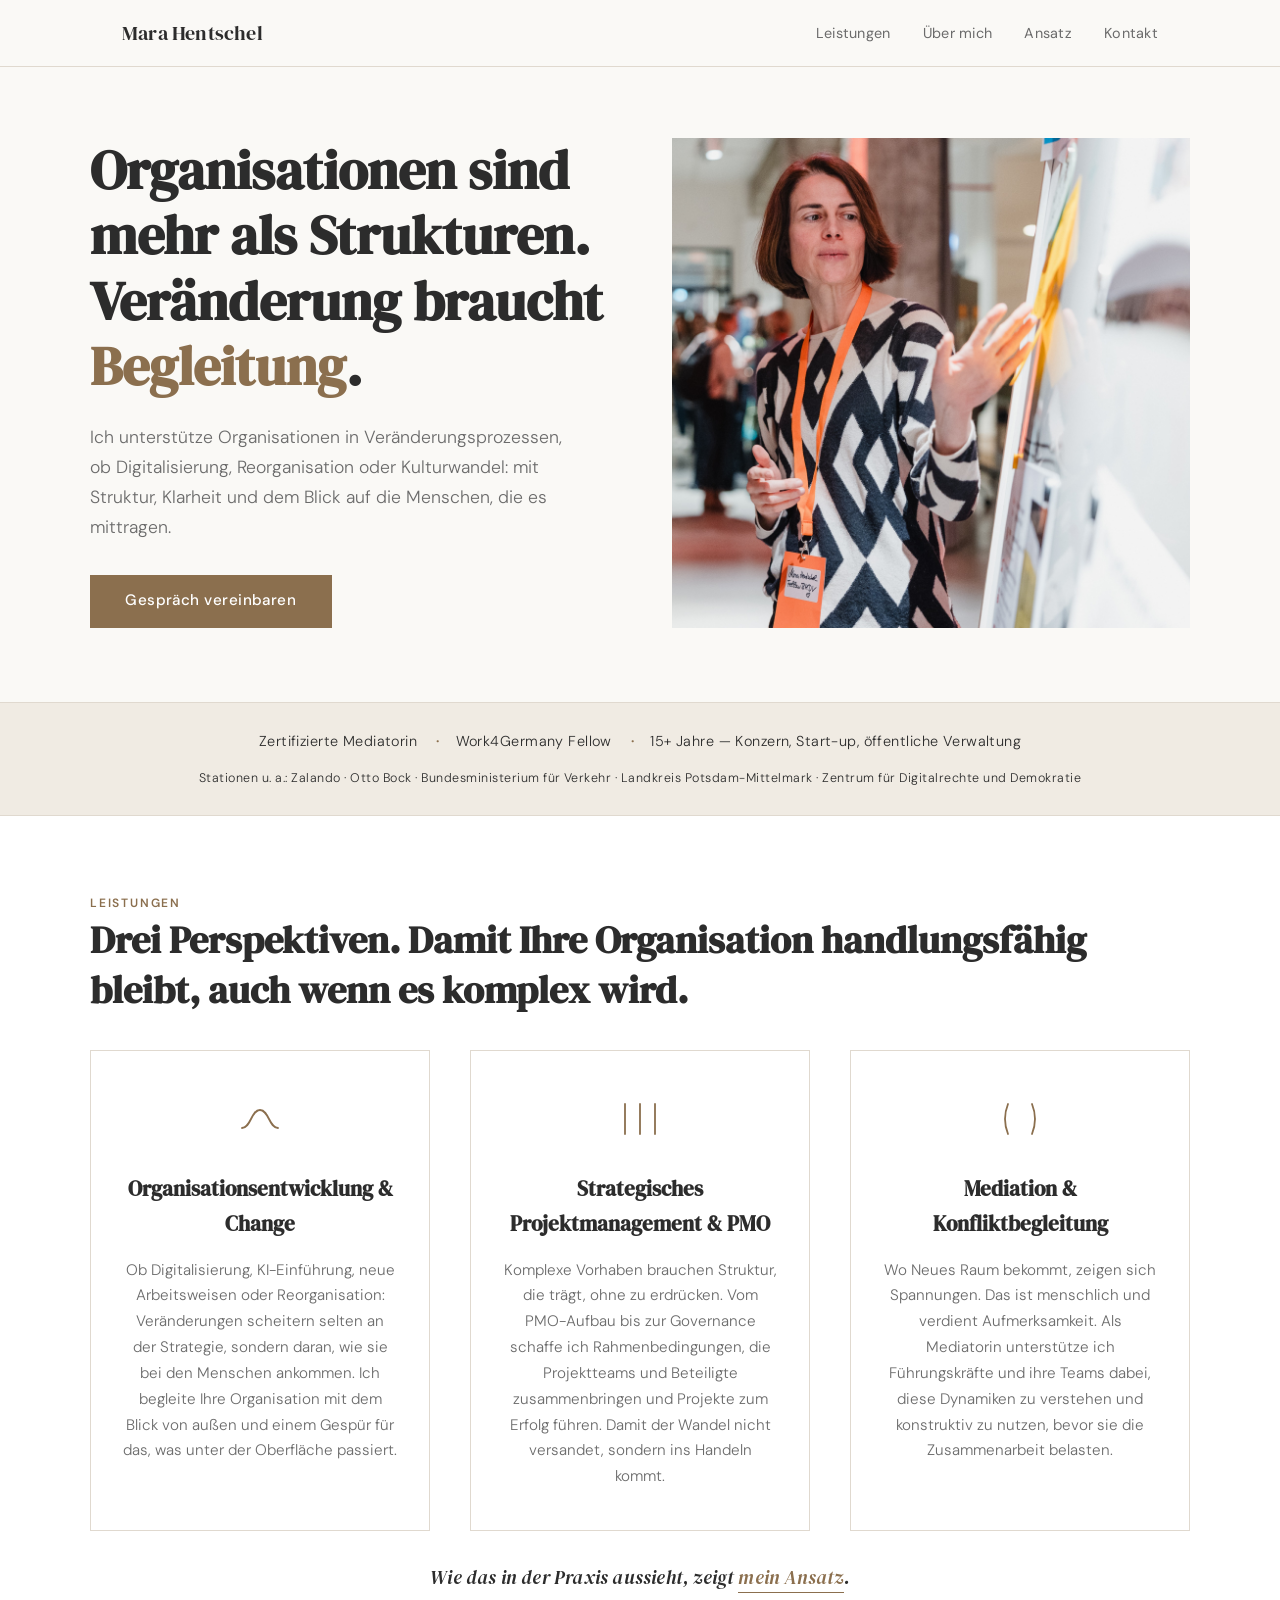
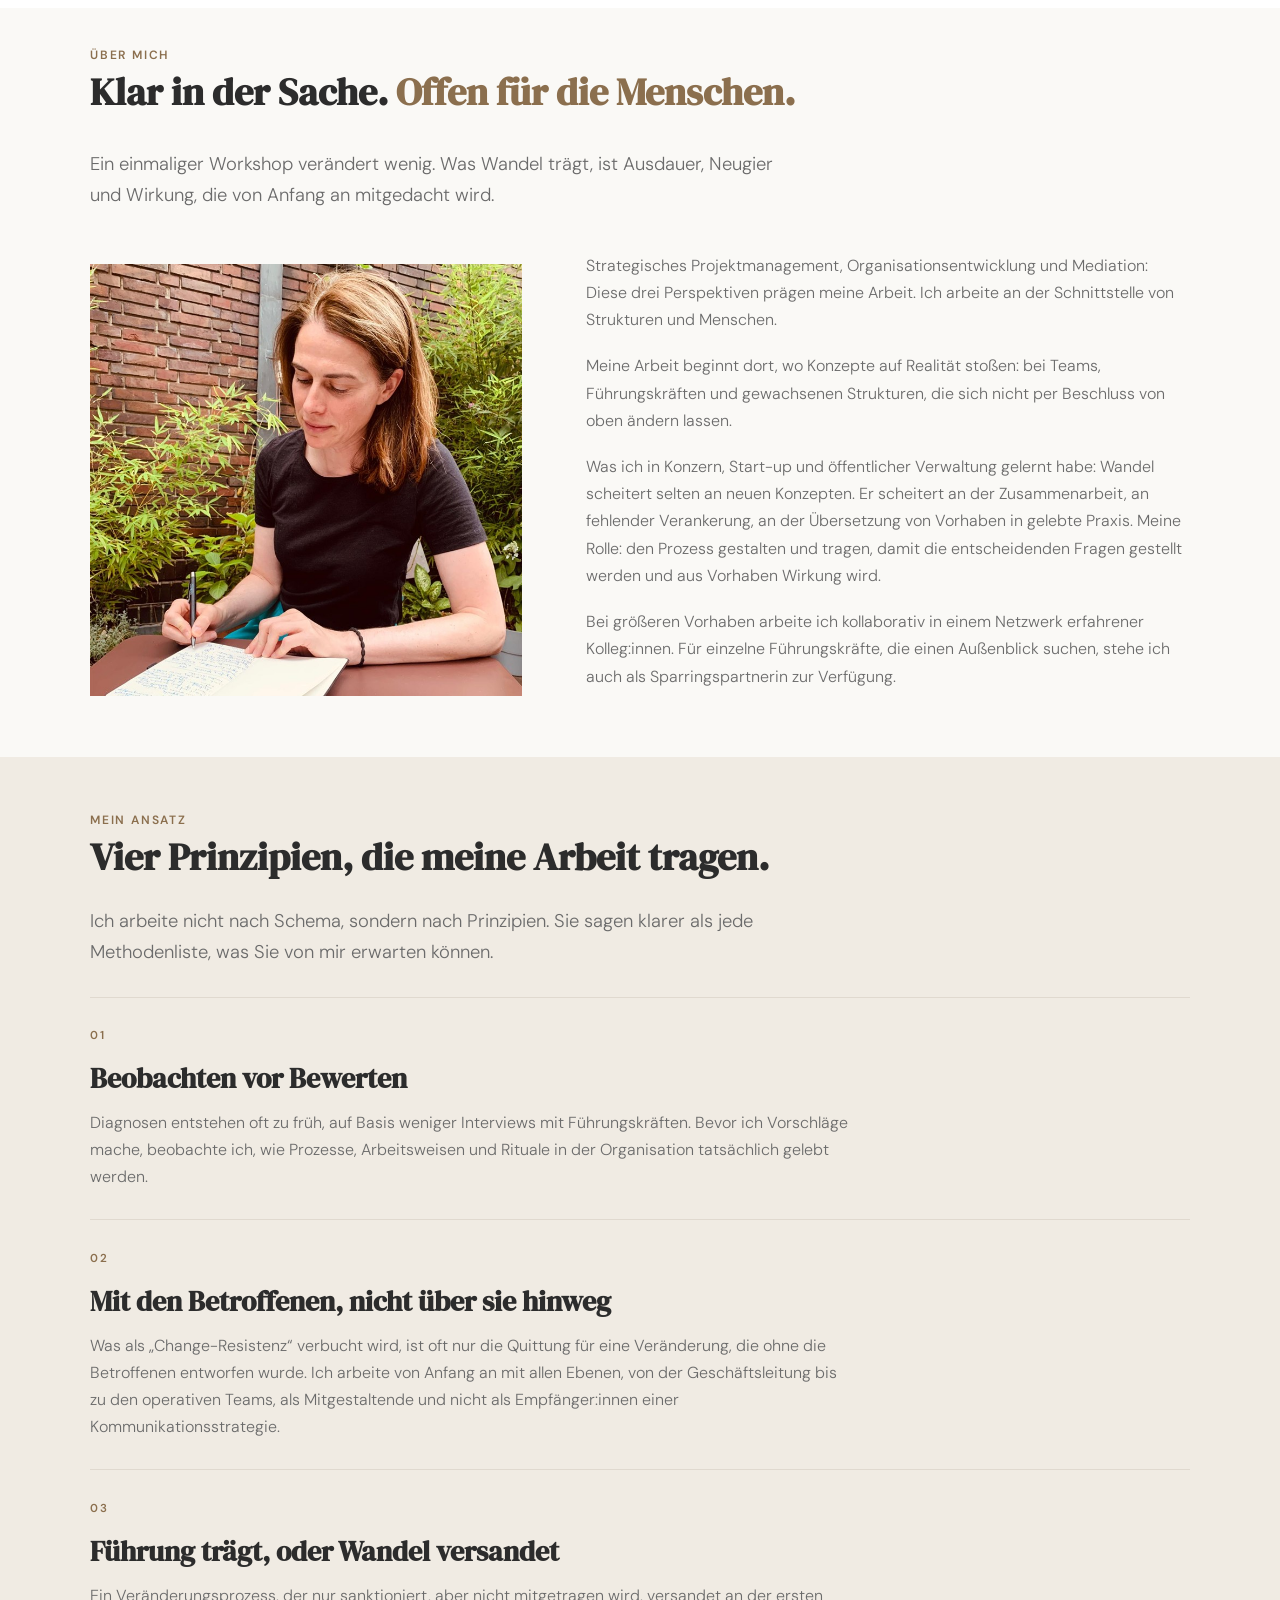
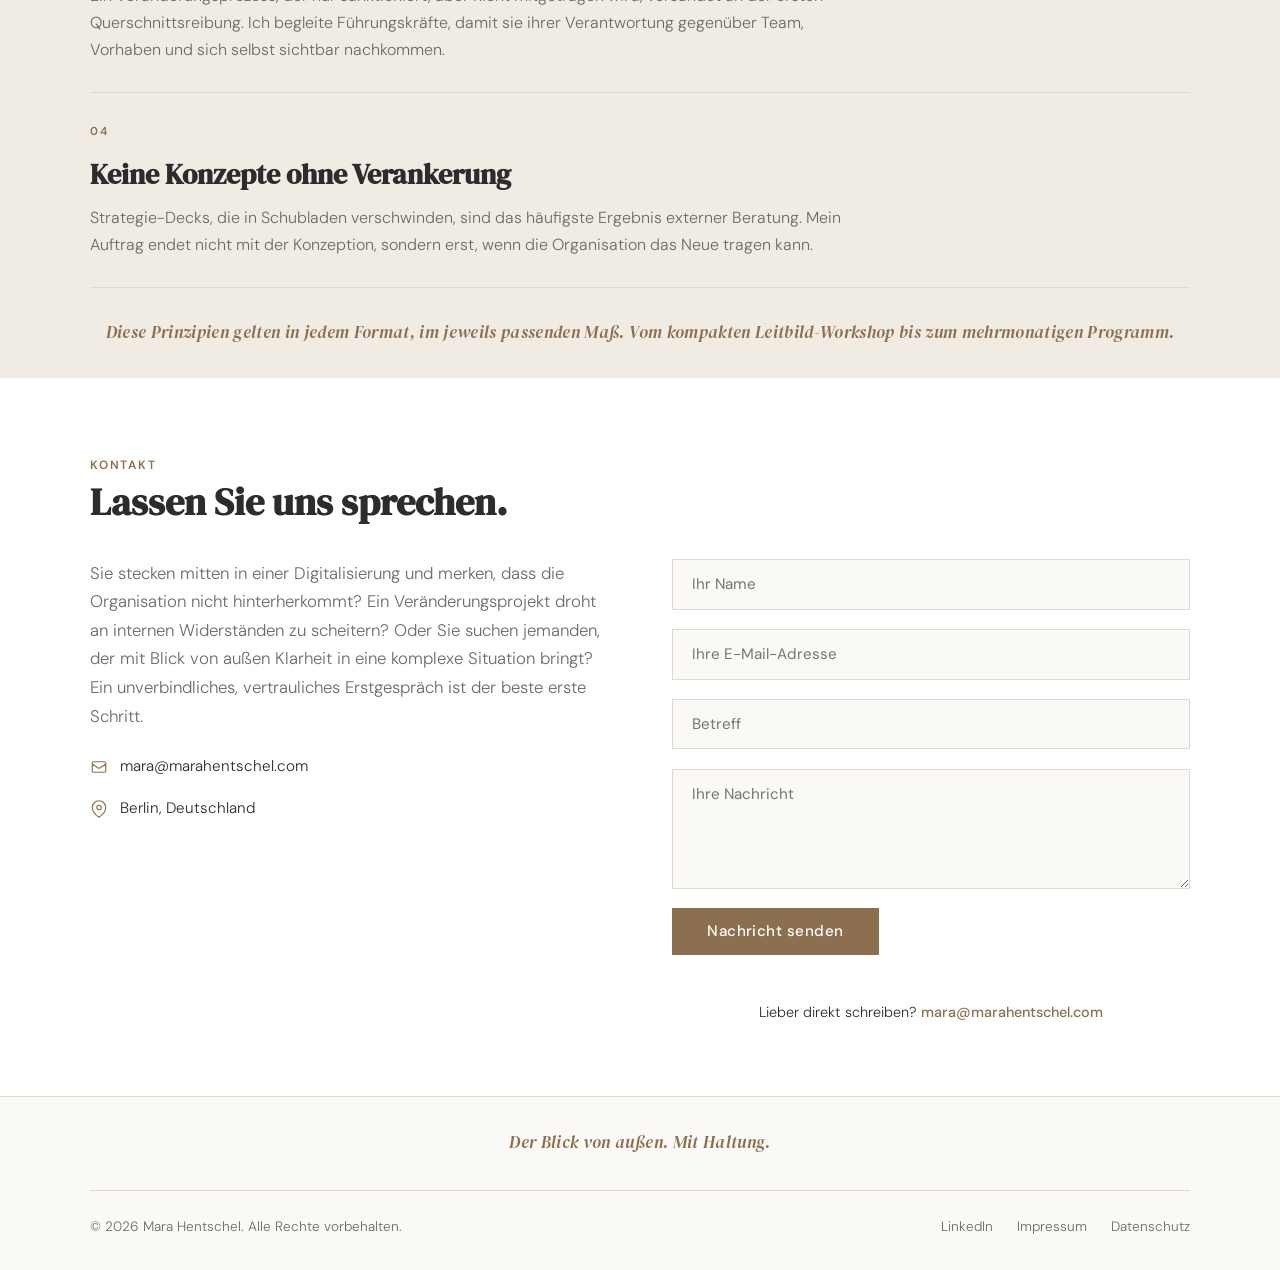
==== commit cfe6f941: "About: coach-voice rewrite of biographical paragraph, tagline clarification - Rewrite About P4 from " ====
--- a/src/index.html
+++ b/src/index.html
@@ -3,16 +3,21 @@
 <head>
 <meta charset="UTF-8">
 <meta name="viewport" content="width=device-width, initial-scale=1.0">
+<meta name="google-site-verification" content="4W0pYKtR6GYk6s1pe8_07S3qJjGmwNkkNNZmxyQ5b5M" />
 <title>Mara Hentschel | Struktur für Wandel. Raum für Menschen.</title>
-<meta name="description" content="Struktur für Wandel. Raum für Menschen. Mara Hentschel begleitet Organisationen in Transformation, mit strategischem Projektmanagement, PMO-Aufbau und Mediation.">
+<meta name="description" content="Beratung für Organisationsentwicklung, PMO und Mediation in Konzern, Start-up und öffentlicher Verwaltung.">
 <link href="https://fonts.googleapis.com/css2?family=DM+Serif+Display&family=DM+Sans:wght@300;400;500;600&display=swap" rel="stylesheet">
 <link rel="stylesheet" href="style.css">
-<link rel="icon" href="data:image/svg+xml,<svg xmlns='http://www.w3.org/2000/svg' viewBox='0 0 100 100'><text y='.9em' font-size='90' font-family='serif'>M</text></svg>">
+<link rel="icon" href="data:image/svg+xml,<svg xmlns='http://www.w3.org/2000/svg' viewBox='0 0 100 100'><text y='.9em' font-size='90' font-family='serif' fill='%238B6F4E'>M</text></svg>">
 <meta property="og:title" content="Mara Hentschel | Struktur für Wandel. Raum für Menschen.">
-<meta property="og:description" content="Struktur für Wandel. Raum für Menschen. Mara Hentschel begleitet Organisationen in Transformation, mit strategischem Projektmanagement, PMO-Aufbau und Mediation.">
+<meta property="og:description" content="Beratung für Organisationsentwicklung, PMO und Mediation in Konzern, Start-up und öffentlicher Verwaltung.">
 <meta property="og:type" content="website">
 <meta property="og:url" content="https://marahentschel.com">
-<meta property="og:image" content="https://marahentschel.com/Assets/mara-portrait.jpg">
+<meta property="og:image" content="https://marahentschel.com/Assets/og-image.jpg">
+<meta property="og:image:width" content="1200">
+<meta property="og:image:height" content="630">
+<meta property="og:site_name" content="Mara Hentschel">
+<meta name="twitter:card" content="summary_large_image">
 <link rel="canonical" href="https://marahentschel.com">
 <script type="application/ld+json">
 {
@@ -64,7 +69,7 @@
       }
     },
     {
-      "@type": "ProfessionalService",
+      "@type": ["ProfessionalService", "Service"],
       "@id": "https://marahentschel.com/#service",
       "name": "Mara Hentschel — Beratung für Organisationsentwicklung",
       "description": "Begleitung von Veränderungsprozessen in Wirtschaft, Start-ups und öffentlicher Verwaltung. Strategisches Projektmanagement, Organisationsentwicklung und Mediation.",
@@ -196,7 +201,7 @@
       <div class="about-text fade-in">
         <p>Strategisches Projektmanagement, Organisationsentwicklung und Mediation: Diese drei Perspektiven prägen meine Arbeit. Ich arbeite an der Schnittstelle von Strukturen und Menschen.</p>
         <p>Meine Arbeit beginnt dort, wo Konzepte auf Realität stoßen: bei Teams, Führungskräften und gewachsenen Strukturen, die sich nicht per Beschluss von oben ändern lassen.</p>
-        <p>Neun Jahre bei Zalando habe ich den Weg vom Start-up zum Konzern mitgestaltet und PMO-Strukturen aufgebaut, zuletzt als Lead PMO für eine komplette Business Unit. Im Bundesministerium für Verkehr habe ich als Work4Germany Fellow ein Referat in Entwicklung und Zusammenarbeit gestärkt, durch Workshop-Moderation, Coaching der Referatsleitung und Reflexionsformate für das Team.</p>
+        <p>Was ich in Konzern, Start-up und öffentlicher Verwaltung gelernt habe: Wandel scheitert selten an neuen Konzepten. Er scheitert an der Zusammenarbeit, an fehlender Verankerung, an der Übersetzung von Vorhaben in gelebte Praxis. Meine Rolle: den Prozess gestalten und tragen, damit die entscheidenden Fragen gestellt werden und aus Vorhaben Wirkung wird.</p>
         <p>Bei größeren Vorhaben arbeite ich kollaborativ in einem Netzwerk erfahrener Kolleg:innen. Für einzelne Führungskräfte, die einen Außenblick suchen, stehe ich auch als Sparringspartnerin zur Verfügung.</p>
       </div>
     </div>
@@ -274,7 +279,7 @@
 <!-- FOOTER -->
 <footer>
   <div class="footer-inner">
-    <p class="footer-tagline">Ihr Blick von außen. Mit Haltung.</p>
+    <p class="footer-tagline">Der Blick von außen. Mit Haltung.</p>
     <div class="footer-bottom">
       <span>© 2026 Mara Hentschel. Alle Rechte vorbehalten.</span>
       <div class="footer-links">
